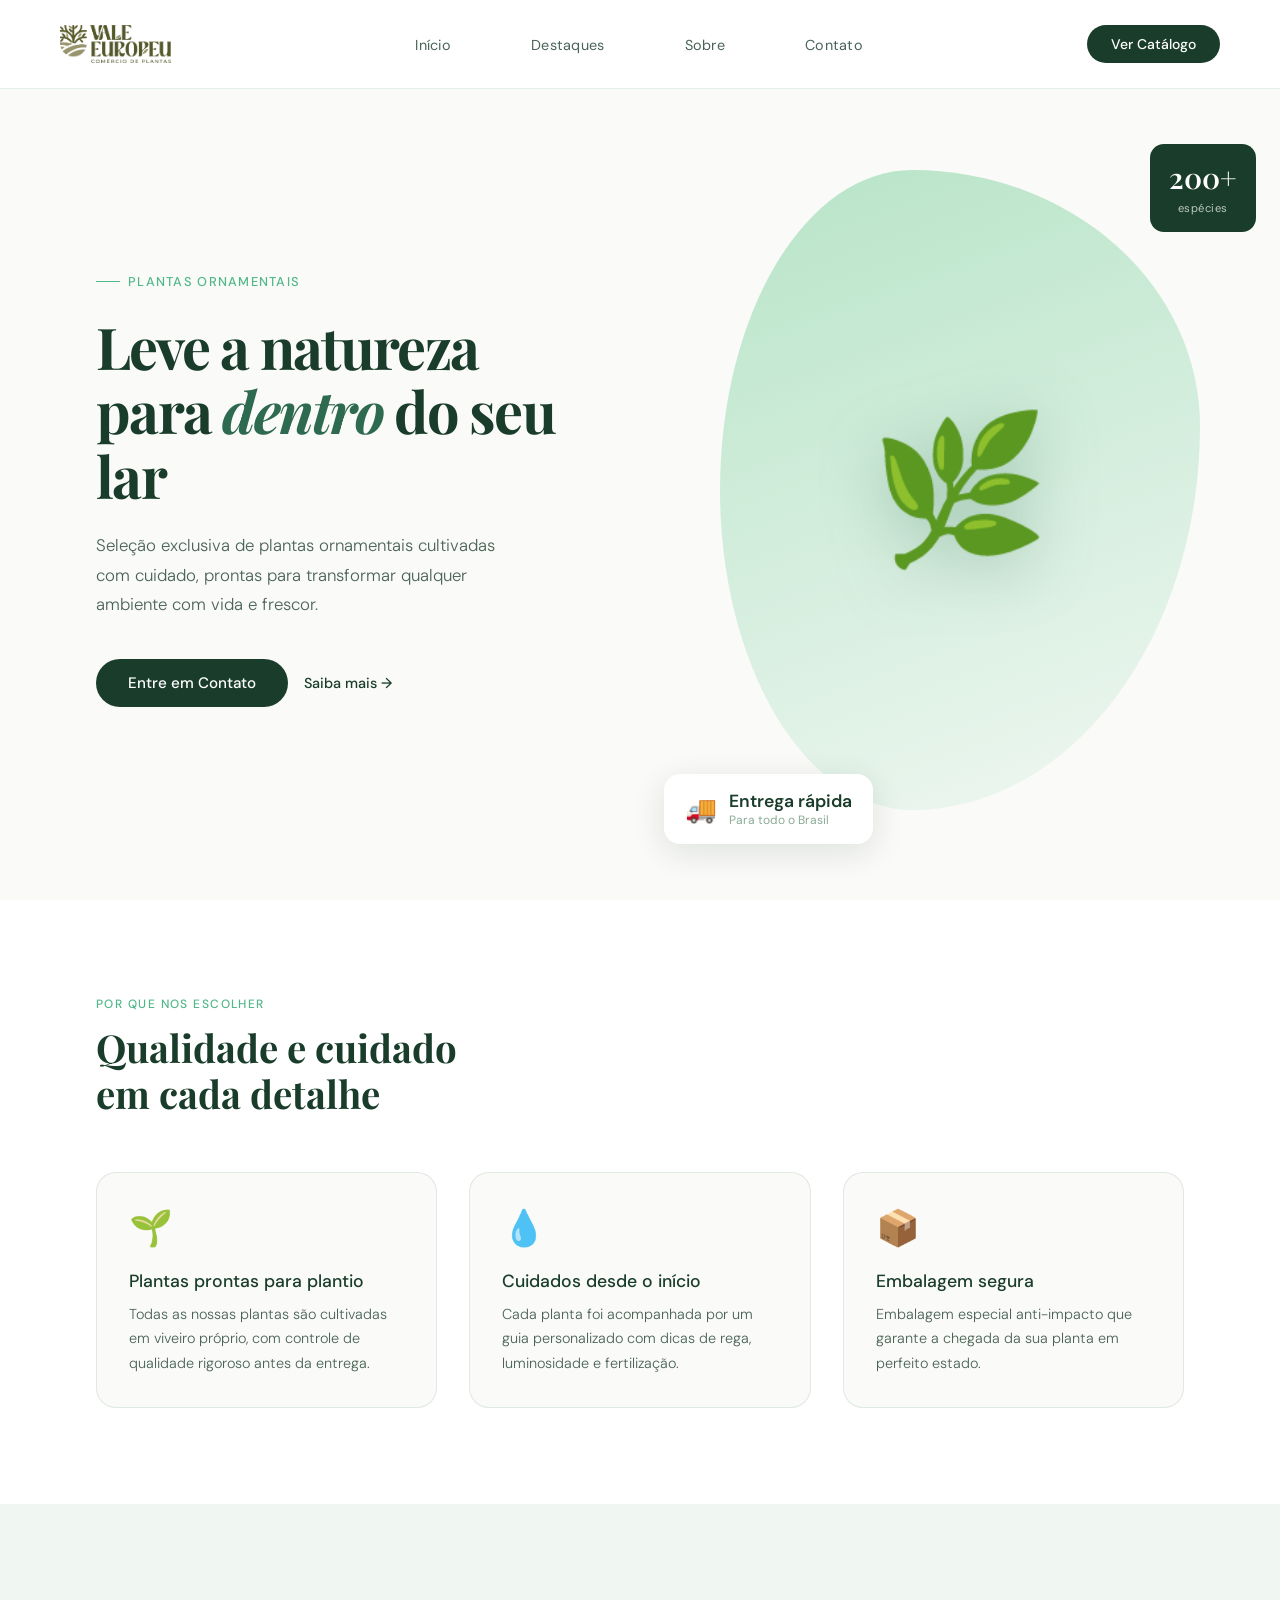
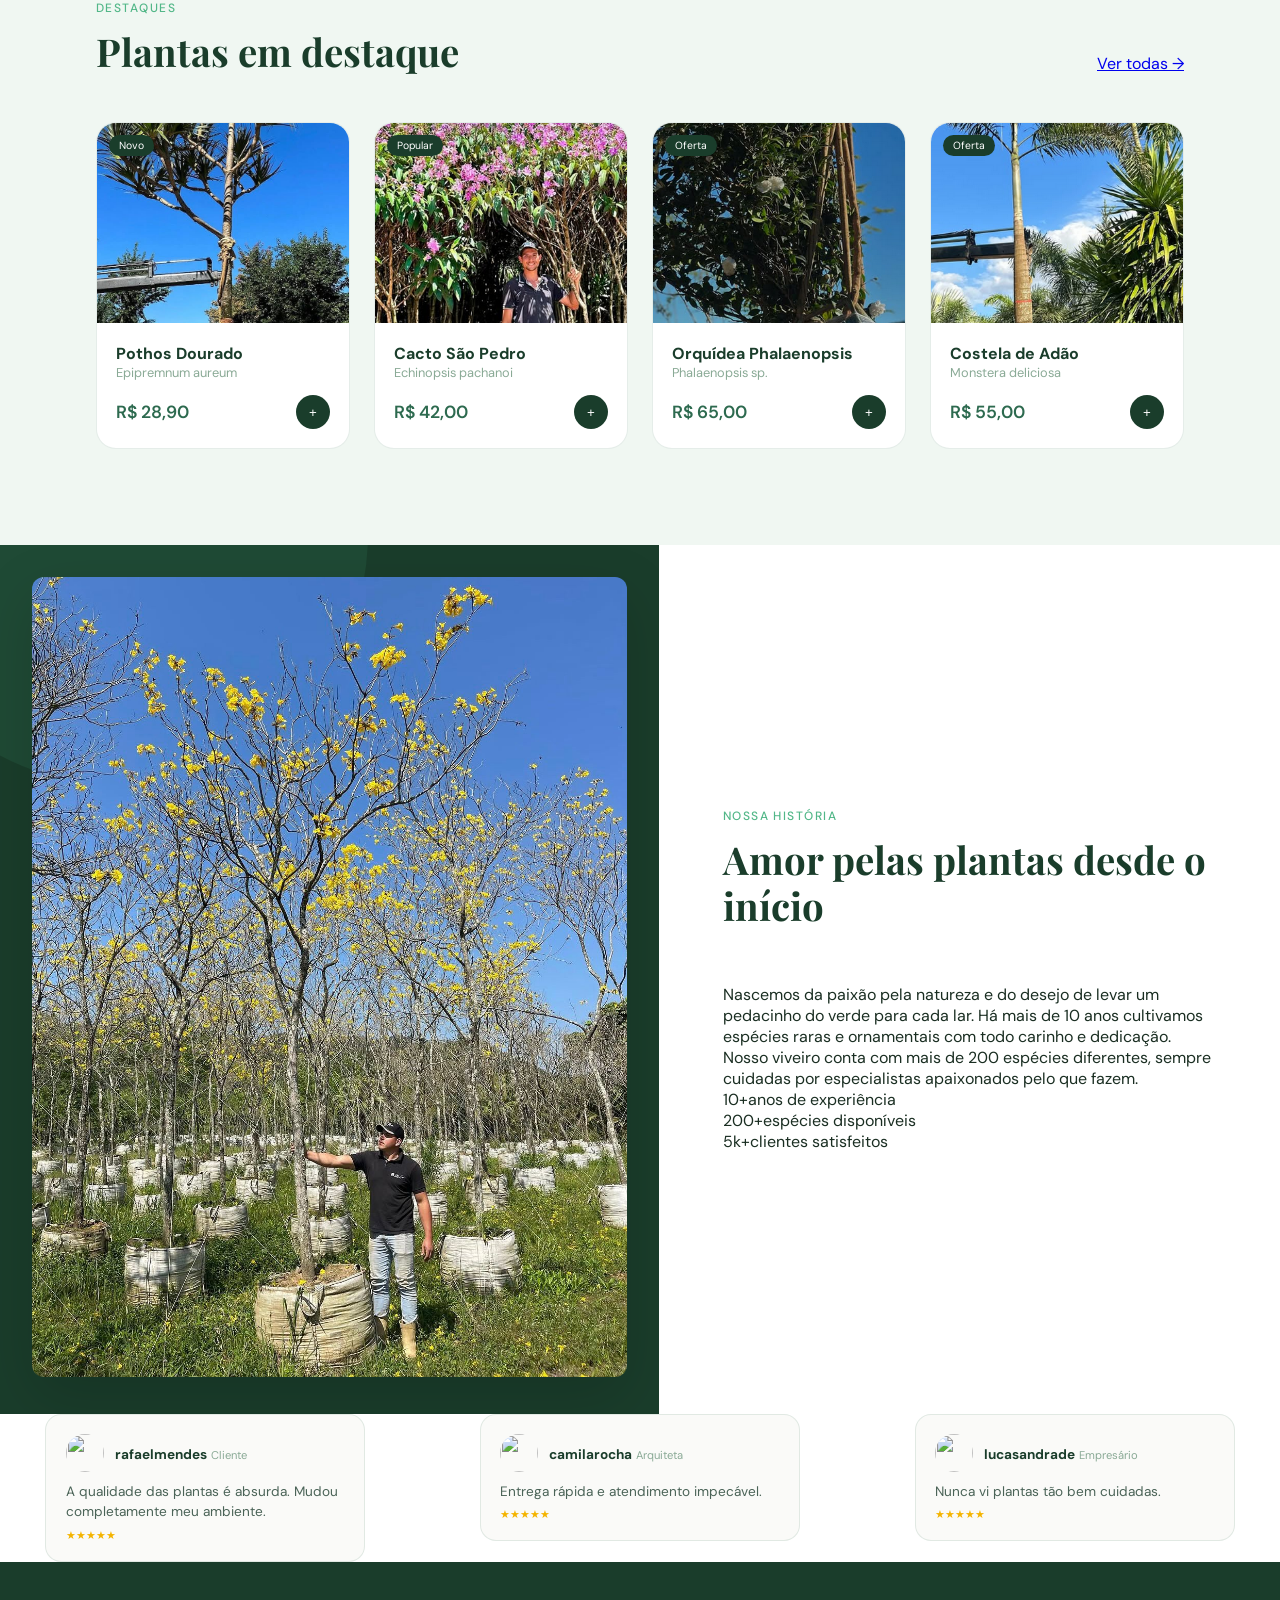
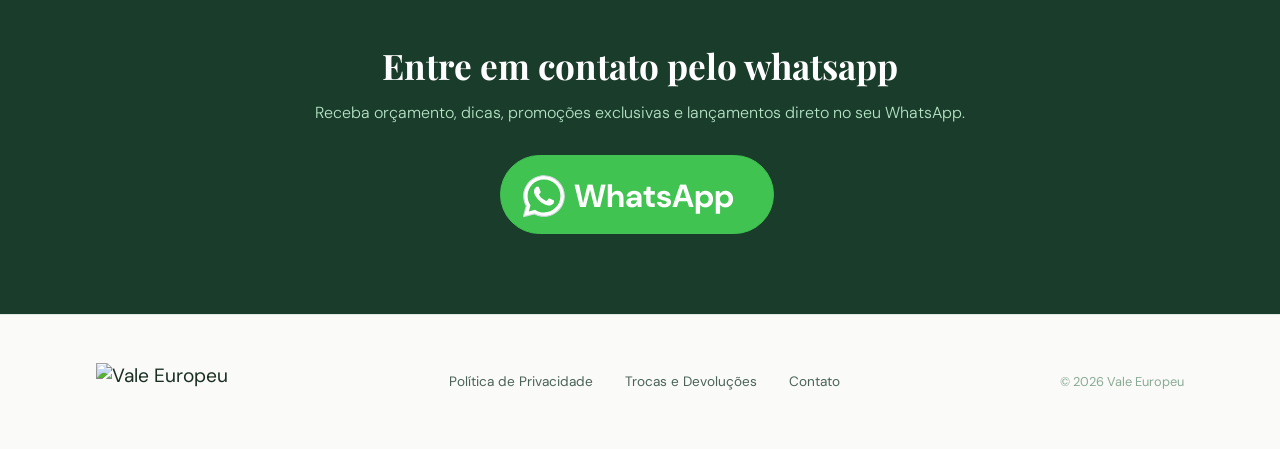
==== index.html @ 01c6ae94 "Primeira Versao" ====
<!DOCTYPE html>
<html lang="pt-BR">
<head>
<meta charset="UTF-8">
<meta name="viewport" content="width=device-width, initial-scale=1.0">
<title>Flora Verde - Plantas Ornamentais</title>
<link href="https://fonts.googleapis.com/css2?family=Playfair+Display:ital,wght@0,400;0,600;1,400&family=DM+Sans:wght@300;400;500&display=swap" rel="stylesheet">
<style>
*, *::before, *::after { margin: 0; padding: 0; box-sizing: border-box; }
  :root {
    --green-dark: #1a3d2b;
    --green-mid: #2d6a4f;
    --green-light: #52b788;
    --green-pale: #b7e4c7;
    --green-mist: #f0f7f2;
    --white: #ffffff;
    --off-white: #fafaf8;
    --text-dark: #1a2e22;
    --text-mid: #4a6357;
    --text-light: #8aaa96;
    --border: rgba(45, 106, 79, 0.12);
  }
  html { scroll-behavior: smooth; }
  body { font-family: 'DM Sans', sans-serif; background: var(--white); color: var(--text-dark); overflow-x: hidden; }

  /* NAV */
  nav {
    position: fixed; top: 0; left: 0; right: 0; z-index: 100;
    display: flex;
    align-items: center;
    justify-content: space-between;
    padding: 25px 60px;
    background: rgba(255,255,255,0.92);
    backdrop-filter: blur(12px);
    border-bottom: 1px solid var(--border);
  }
  .logo{
  display:flex;
  align-items:center;
}

.logo img{
  height:38px;
  width:auto;
  display:block;
}
  .logo span { color: var(--green-light); font-style: italic; }
  .nav-links { display: flex; gap: 80px; list-style: none; margin-left: 60px; }
  .nav-links a { text-decoration: none; 
    font-size: 0.9rem; 
    font-weight: 400; 
    color: var(--text-mid); 
    letter-spacing: 0.02em; 
    transition: color 0.2s; }
  .nav-links a:hover { color: var(--green-dark); }
  .nav-cta {
    margin-left: 40px;
    background: var(--green-dark); color: var(--white);
    padding: 0.6rem 1.5rem; border-radius: 50px; font-size: 0.875rem; font-weight: 500;
    text-decoration: none; transition: background 0.2s, transform 0.15s;
  }
  .nav-cta:hover { background: var(--green-mid); transform: translateY(-1px); }

  /* HERO */
  .hero {
    min-height: 100vh; display: grid; grid-template-columns: 1fr 1fr;
    padding-top: 80px; background: var(--off-white);
    position: relative; overflow: hidden;
  }
  .hero-left {
    display: flex; flex-direction: column; justify-content: center;
    padding: 5rem 3rem 5rem 6rem;
  }
  .hero-tag {
    display: inline-flex; align-items: center; gap: 0.5rem;
    font-size: 0.8rem; font-weight: 500; letter-spacing: 0.1em; text-transform: uppercase;
    color: var(--green-light); margin-bottom: 1.5rem;
  }
  .hero-tag::before { content: ''; width: 24px; height: 1px; background: var(--green-light); }
  .hero h1 {
    font-family: 'Playfair Display', serif;
    font-size: clamp(2.8rem, 4.5vw, 4.2rem);
    line-height: 1.12; letter-spacing: -0.03em;
    color: var(--green-dark); margin-bottom: 1.5rem;
  }
  .hero h1 em { font-style: italic; color: var(--green-mid); }
  .hero p { font-size: 1.05rem; color: var(--text-mid); line-height: 1.75; max-width: 420px; margin-bottom: 2.5rem; font-weight: 300; }
  .hero-actions { display: flex; gap: 1rem; align-items: center; }
  .btn-primary {
    background: var(--green-dark); color: var(--white);
    padding: 0.875rem 2rem; border-radius: 50px; font-size: 0.95rem; font-weight: 500;
    text-decoration: none; transition: all 0.2s; border: none; cursor: pointer;
  }
  .btn-primary:hover { background: var(--green-mid); transform: translateY(-2px); box-shadow: 0 8px 24px rgba(26,61,43,0.2); }
  .btn-ghost {
    color: var(--green-dark); font-size: 0.9rem; font-weight: 500;
    text-decoration: none; display: flex; align-items: center; gap: 0.4rem;
    transition: gap 0.2s;
  }
  .btn-ghost:hover { gap: 0.7rem; }
  .hero-right { position: relative; display: flex; align-items: center; justify-content: center; padding: 3rem; }
  .hero-img-wrap {
    width: 100%; max-width: 480px; aspect-ratio: 3/4;
    background: linear-gradient(160deg, var(--green-pale) 0%, var(--green-mist) 100%);
    border-radius: 40% 60% 60% 40% / 50% 40% 60% 50%;
    display: flex; align-items: center; justify-content: center;
    position: relative; overflow: hidden;
    animation: morph 8s ease-in-out infinite;
  }
  @keyframes morph {
    0%,100% { border-radius: 40% 60% 60% 40% / 50% 40% 60% 50%; }
    33% { border-radius: 60% 40% 40% 60% / 40% 60% 40% 60%; }
    66% { border-radius: 50% 50% 30% 70% / 60% 30% 70% 40%; }
  }
  .hero-plant-emoji { font-size: 9rem; filter: drop-shadow(0 12px 32px rgba(45,106,79,0.3)); animation: float 4s ease-in-out infinite; }
  @keyframes float { 0%,100% { transform: translateY(0); } 50% { transform: translateY(-16px); } }
  .hero-badge {
    position: absolute; bottom: 3.5rem; left: 1.5rem;
    background: var(--white); border-radius: 16px; padding: 1rem 1.3rem;
    box-shadow: 0 8px 32px rgba(26,61,43,0.12);
    display: flex; align-items: center; gap: 0.75rem;
  }
  .badge-icon { font-size: 1.6rem; }
  .badge-text div:first-child { font-size: 1.1rem; font-weight: 600; color: var(--green-dark); }
  .badge-text div:last-child { font-size: 0.75rem; color: var(--text-light); }
  .hero-stat {
    position: absolute; top: 4rem; right: 1.5rem;
    background: var(--green-dark); border-radius: 14px; padding: 0.9rem 1.2rem;
    color: var(--white); text-align: center;
  }
  .stat-num { font-family: 'Playfair Display', serif; font-size: 1.8rem; font-weight: 600; display: block; }
  .stat-label { font-size: 0.7rem; opacity: 0.7; letter-spacing: 0.05em; }

  /* FEATURES */
  .features { padding: 6rem 6rem; background: var(--white); }
  .section-tag { font-size: 0.75rem; font-weight: 500; letter-spacing: 0.12em; text-transform: uppercase; color: var(--green-light); margin-bottom: 0.75rem; }
  .section-title { font-family: 'Playfair Display', serif; font-size: clamp(1.8rem, 3vw, 2.6rem); color: var(--green-dark); margin-bottom: 3.5rem; line-height: 1.2; }
  .features-grid { display: grid; grid-template-columns: repeat(3, 1fr); gap: 2rem; }
  .feature-card {
    padding: 2rem; border-radius: 20px; border: 1px solid var(--border);
    background: var(--off-white); transition: all 0.3s; cursor: default;
  }
  .feature-card:hover { transform: translateY(-6px); box-shadow: 0 20px 60px rgba(26,61,43,0.1); border-color: var(--green-pale); }
  .feature-icon { font-size: 2.2rem; margin-bottom: 1.2rem; }
  .feature-card h3 { font-size: 1.1rem; font-weight: 500; color: var(--green-dark); margin-bottom: 0.6rem; }
  .feature-card p { font-size: 0.9rem; color: var(--text-mid); line-height: 1.7; font-weight: 300; }

  /* =========================
   CATALOGO
========================= */

.catalogue {
  padding: 6rem;
  background: var(--green-mist);
}

.catalogue-header {
  display: flex;
  justify-content: space-between;
  align-items: flex-end;
  margin-bottom: 3rem;
}

/* 🔧 GRID DOS PRODUTOS */
.plants-grid {
  display: grid;
  grid-template-columns: repeat(4, 1fr);

  /* 🔧 AJUSTE ESPAÇAMENTO ENTRE CARDS */
  gap: 1.5rem;
}

/* =========================
   CARD
========================= */

.plant-card {
  background: var(--white);
  border-radius: 20px;
  overflow: hidden;
  border: 1px solid var(--border);
  transition: all 0.3s ease;
  cursor: pointer;
}

/* 🔥 HOVER PROFISSIONAL */
.plant-card:hover {
  transform: translateY(-8px);
  box-shadow: 0 24px 64px rgba(26,61,43,0.12);
}

/* =========================
   IMAGEM (AQUI FOI AJUSTADO)
========================= */

.plant-img {
  height: 200px; /* 🔧 ALTURA DO QUADRADO */
  display: flex;
  align-items: center;
  justify-content: center;
  background: var(--green-mist);
  position: relative;
  overflow: hidden;
}

/* 🔥 AQUI FOI O PRINCIPAL AJUSTE DO "ZOOM" */
.plant-img img {
  width: 50%;
  height: 50%;

  /* 👇 evita imagem cortada / zoom exagerado */
  object-fit: contain;

  /* 👇 controla o tamanho visual da imagem */
  transform: scale(5.85);

  transition: transform 0.4s ease;
}

/* 🔥 HOVER DA IMAGEM (efeito premium) */
.plant-card:hover .plant-img img {
  transform: scale(2.7);
}

/* =========================
   BADGE
========================= */

.plant-badge {
  position: absolute;
  top: 12px;
  left: 12px;
  background: var(--green-dark);
  color: var(--white);
  font-size: 0.65rem;
  padding: 4px 10px;
  border-radius: 50px;
}

/* =========================
   TEXTO
========================= */

.plant-info {
  padding: 1.2rem;
}

.plant-info h4 {
  font-size: 1rem;
  color: var(--green-dark);
}

.plant-sub {
  font-size: 0.8rem;
  color: var(--text-light);
  margin-bottom: 0.9rem;
}

/* =========================
   FOOTER DO CARD
========================= */

.plant-footer {
  display: flex;
  justify-content: space-between;
  align-items: center;
}

.plant-price {
  font-size: 1.1rem;
  font-weight: 600;
  color: var(--green-mid);
}

/* BOTÃO */
.add-btn {
  width: 34px;
  height: 34px;
  border-radius: 50%;
  background: var(--green-dark);
  color: white;
  border: none;
  cursor: pointer;
  transition: 0.3s;
}

/* 🔥 HOVER COM ROTAÇÃO */
.add-btn:hover {
  background: var(--green-mid);
  transform: rotate(90deg);
}

/* =========================
   TESTIMONIALS (NOVO)
========================= */

.testimonials {
  padding: 4rem 6rem;
  background: var(--white);
  text-align: center;
}

/* GRID ARRUMADO (BUG CORRIGIDO AQUI) */
.testimonials-grid {
  display: grid;
  grid-template-columns: repeat(3, 1fr);

  /* 🔧 espaçamento menor */
  gap: 1.5rem;

  /* 🔥 impede quebrar layout */
  align-items: start;
}

/* CARD ESTILO INSTAGRAM */
.testimonial-card {
  background: var(--off-white);
  padding: 1.2rem;
  border-radius: 16px;
  border: 1px solid var(--border);

  text-align: left;

  /* 🔥 tamanho mais compacto */
  max-width: 320px;
  width: 100%;

  transition: 0.25s;
}

/* CENTRALIZA OS CARDS */
.testimonials-grid > * {
  justify-self: center;
}

/* HOVER SUAVE */
.testimonial-card:hover {
  transform: translateY(-4px);
  box-shadow: 0 12px 30px rgba(0,0,0,0.08);
}

/* TOPO (FOTO + NOME) */
.testimonial-user {
  display: flex;
  align-items: center;
  gap: 0.7rem;

  margin-bottom: 0.6rem;
}

/* FOTO */
.testimonial-user img {
  width: 38px;
  height: 38px;
  border-radius: 50%;
  object-fit: cover;
}

/* NOME */
.testimonial-user strong {
  font-size: 0.85rem;
  color: var(--green-dark);
}

/* PROFISSÃO */
.testimonial-user span {
  font-size: 0.7rem;
  color: var(--text-light);
}

/* TEXTO (ESTILO COMENTÁRIO) */
.testimonial-text {
  font-size: 0.85rem;
  color: var(--text-mid);
  line-height: 1.5;
}

/* ESTRELAS */
.stars {
  font-size: 0.7rem;
  color: #f4b400;
  margin-top: 0.3rem;
}

  /* ABOUT */
  /* CONTAINER */
.about {
  display: grid;
  grid-template-columns: 3.5fr 3.3fr;
  min-height: 400px; /* 🔧 AJUSTE 1 */
}

/* LADO DA IMAGEM */
.about-visual {
  background: var(--green-dark);
  display: flex;
  align-items: center;
  justify-content: center;
  padding: 2rem; /* 🔧 AJUSTE 2 */
  position: relative;
  overflow: hidden;
}

/* 🔥 IMAGEM (AGORA FUNCIONA) */
.about-visual img{
  height: 800px; /* 🔧 AJUSTE 3 (altura da imagem) */
  width: auto;
  max-width: 100%;
  object-fit: cover;
  border-radius: 12px; /* opcional (visual mais bonito) */
  box-shadow: 0 20px 60px rgba(0,0,0,0.15);
  opacity: 0;
  transform: translateY(60px) scale(0.95);
  transition: all 0.8s cubic-bezier(0.23,1,0.32,1);
}
.about-visual img.visible {
  opacity: 1;
  transform: translateY(0) scale(1);
}

/* EFEITO FUNDO */
.about-visual::before {
  content: '';
  position: absolute;
  top: -30%;
  left: -20%;
  width: 500px;
  height: 500px;
  border-radius: 50%;
  background: rgba(82,183,136,0.1);
}

/* TEXTO */
.about-text {
  padding: 5rem 4rem;
  background: var(--white);
  display: flex;
  flex-direction: column;
  justify-content: center;
}
  /* NEWSLETTER */
  .newsletter { padding: 5rem 6rem; background: var(--green-dark); text-align: center; }
  .newsletter h2 { font-family: 'Playfair Display', serif; font-size: 2.2rem; color: var(--white); margin-bottom: 0.8rem; }
  .newsletter p { color: var(--green-pale); font-size: 1rem; margin-bottom: 2rem; font-weight: 300; }
  .newsletter-form { display: flex; gap: 0.8rem; max-width: 440px; margin: 0 auto; }
  .newsletter-form input {
    flex: 1; padding: 0.875rem 1.2rem; border-radius: 50px;
    border: 1px solid rgba(255,255,255,0.15); background: rgba(255,255,255,0.08);
    color: var(--white); font-size: 0.9rem; font-family: 'DM Sans', sans-serif; outline: none;
    transition: border 0.2s;
  }
  .newsletter-form input::placeholder { color: rgba(255,255,255,0.4); }
  .newsletter-form input:focus { border-color: var(--green-light); }
  .botao-Whatsapp {

  display: inline-block;
  position: relative;
  overflow: hidden;
  z-index: 1;
  text-decoration: none;
  color: #ffffff;
  font-size: 32px;
  margin-left: 80px;
  padding: 0.6em 1.2em 0.5em 1.2em;
  border-radius: 50px;
  background: #40c351;
  border: 1px solid #40c351;
  transition: all 0.2s ease-in;

}

.botao-Whatsapp span { 

  position: relative;
  margin-left: 35px;
  font-weight: bold; 

}

.botao-Whatsapp > svg {
  
  height: 50px;
  margin-left: -20px;
  position: absolute;
  padding: 0px;
  margin-top: -4px;

}

.botao-Whatsapp:active {
  color: #666;
  box-shadow: inset 4px 4px 12px #c5c5c5,
             inset -4px -4px 12px #ffffff;
}

.botao-Whatsapp:before {
  content: "";
  position: absolute;
  left: 50%;
  transform: translateX(-50%) scaleY(1) scaleX(1.25);
  top: 100%;
  width: 140%;
  height: 180%;
  background-color: rgba(0, 0, 0, 0.05);
  border-radius: 50%;
  display: block;
  transition: all 0.5s 0.1s cubic-bezier(0.55, 0, 0.1, 1);
  z-index: -1;
}

.botao-Whatsapp:after {
  content: "";
  position: absolute;
  left: 55%;
  transform: translateX(-50%) scaleY(1) scaleX(1.45);
  top: 180%;
  width: 160%;
  height: 190%;
  background-color: #40c351;
  border-radius: 50%;
  display: block;
  transition: all 0.5s 0.1s cubic-bezier(0.55, 0, 0.1, 1);
  z-index: -1;
}

.botao-Whatsapp:hover {
  color: #40c351;
  border: 1px solid #2e2e2e;
}

.botao-Whatsapp:hover:before {
  top: -35%;
  background-color: #40c351;
  transform: translateX(-50%) scaleY(1.3) scaleX(0.8);
}

.botao-Whatsapp:hover:after {
  top: -45%;
  background-color: #2e2e2e;
  transform: translateX(-50%) scaleY(1.3) scaleX(0.8);
}

  /* FOOTER */
  footer {
    background: var(--off-white); padding: 3rem 6rem;
    display: flex; align-items: center; justify-content: space-between;
    border-top: 1px solid var(--border);
  }
  footer .logo { font-size: 1.2rem; }
  .footer-links { display: flex; gap: 2rem; }
  .footer-links a { font-size: 0.85rem; color: var(--text-mid); text-decoration: none; }
  footer .copy { font-size: 0.8rem; color: var(--text-light); }

  /* SCROLL REVEAL */
  .reveal { opacity: 0; transform: translateY(30px); transition: opacity 0.7s ease, transform 0.7s ease; }
  .reveal.visible { opacity: 1; transform: translateY(0); }
  </style>
</head>
<section>

<nav>
  <div class="logo">
    <img src="Imagens/HORIZONTAL SECUNDÁRIA.png" alt="Vale Europeu">
  </div>
  <ul class="nav-links">
    <li><a href="#hero">Início</a></li>
    <li><a href="#catalogue">Destaques</a></li>
    <li><a href="#about">Sobre</a></li>
    <li><a href="#newsletter">Contato</a></li>
  </ul>
  <a href="https://www.instagram.com/valeeuropeuplantas/" class="nav-cta">Ver Catálogo</a>
</nav>

<!-- HERO -->
<section class="hero" id="hero">
  <div class="hero-left">
    <span class="hero-tag">Plantas Ornamentais</span>
    <h1>Leve a natureza para <em>dentro</em> do seu lar</h1>
    <p>Seleção exclusiva de plantas ornamentais cultivadas com cuidado, prontas para transformar qualquer ambiente com vida e frescor.</p>
    <div class="hero-actions">
      <a href="https://wa.me/5555555555555" class="btn-primary">Entre em Contato</a>
      <a href="#" class="btn-ghost">Saiba mais →</a>
    </div>
  </div>
  <div class="hero-right">
    <div class="hero-img-wrap">
      <div class="hero-plant-emoji">🌿</div>
    </div>
    <div class="hero-badge">
      <div class="badge-icon">🚚</div>
      <div class="badge-text">
        <div>Entrega rápida</div>
        <div>Para todo o Brasil</div>
      </div>
    </div>
    <div class="hero-stat">
      <span class="stat-num">200+</span>
      <span class="stat-label">espécies</span>
    </div>
  </div>
</section>

<!-- FEATURES -->
<section class="features">
  <p class="section-tag reveal">Por que nos escolher</p>
  <h2 class="section-title reveal">Qualidade e cuidado<br>em cada detalhe</h2>
  <div class="features-grid">
    <div class="feature-card reveal">
      <div class="feature-icon">🌱</div>
      <h3>Plantas prontas para plantio</h3>
      <p>Todas as nossas plantas são cultivadas em viveiro próprio, com controle de qualidade rigoroso antes da entrega.</p>
    </div>
    <div class="feature-card reveal">
      <div class="feature-icon">💧</div>
      <h3>Cuidados desde o início</h3>
      <p>Cada planta foi acompanhada por um guia personalizado com dicas de rega, luminosidade e fertilização.</p>
    </div>
    <div class="feature-card reveal">
      <div class="feature-icon">📦</div>
      <h3>Embalagem segura</h3>
      <p>Embalagem especial anti-impacto que garante a chegada da sua planta em perfeito estado.</p>
    </div>
  </div>
</section>

<!-- CATALOGUE -->
<section class="catalogue" id="catalogue">
  <div class="catalogue-header reveal">
    <div>
      <p class="section-tag">Destaques</p>
      <h2 class="section-title" style="margin-bottom:0">Plantas em destaque</h2>
    </div>
    <a href="#">Ver todas →</a>
  </div>
  <div class="plants-grid">
    <div class="plant-card reveal">
      <div class="plant-img"><source><img src="Imagens/WhatsApp Image 2026-04-29 at 14.34.29 (1).jpeg" alt=""><span class="plant-badge">Novo</span></div>
      <div class="plant-info">
        <h4>Pothos Dourado</h4>
        <div class="plant-sub">Epipremnum aureum</div>
        <div class="plant-footer">
          <span class="plant-price">R$ 28,90</span>
          <button class="add-btn">+</button>
        </div>
      </div>
    </div>
    <div class="plant-card reveal">
      <div class="plant-img"><source><img src="Imagens/Captura de tela 2026-05-05 085920.png" alt=""><span class="plant-badge">Popular</span></div>
      <div class="plant-info">
        <h4>Cacto São Pedro</h4>
        <div class="plant-sub">Echinopsis pachanoi</div>
        <div class="plant-footer">
          <span class="plant-price">R$ 42,00</span>
          <button class="add-btn">+</button>
        </div>
      </div>
    </div>
    <div class="plant-card reveal">
      <div class="plant-img"><source><img src="Imagens/Captura de tela 2026-05-05 090021.png" alt=""><span class="plant-badge">Oferta</span></div>
      <div class="plant-info">
        <h4>Orquídea Phalaenopsis</h4>
        <div class="plant-sub">Phalaenopsis sp.</div>
        <div class="plant-footer">
          <span class="plant-price">R$ 65,00</span>
          <button class="add-btn">+</button>
        </div>
      </div>
    </div>
    <div class="plant-card reveal">
      <div class="plant-img"><source><img src="Imagens/Captura de tela 2026-05-05 091441.png" alt=""><span class="plant-badge">Oferta</span></div>
      <div class="plant-info">
        <h4>Costela de Adão</h4>
        <div class="plant-sub">Monstera deliciosa</div>
        <div class="plant-footer">
          <span class="plant-price">R$ 55,00</span>
          <button class="add-btn">+</button>
        </div>
      </div>
    </div>
  </div>
</section>

<!-- ABOUT -->
<section class="about" id="about">
  <div class="about-visual">
    <div class="big-plant"><img src="Imagens/WhatsApp Image 2026-04-29 at 14.34.29.jpeg" alt=""></div>
  </div>
  <div class="about-text">
    <p class="section-tag reveal">Nossa história</p>
    <h2 class="section-title reveal">Amor pelas plantas desde o início</h2>
    <p class="reveal">Nascemos da paixão pela natureza e do desejo de levar um pedacinho do verde para cada lar. Há mais de 10 anos cultivamos espécies raras e ornamentais com todo carinho e dedicação.</p>
    <p class="reveal">Nosso viveiro conta com mais de 200 espécies diferentes, sempre cuidadas por especialistas apaixonados pelo que fazem.</p>
    <div class="about-stats reveal">
      <div class="about-stat"><span class="num">10+</span><span class="lbl">anos de experiência</span></div>
      <div class="about-stat"><span class="num">200+</span><span class="lbl">espécies disponíveis</span></div>
      <div class="about-stat"><span class="num">5k+</span><span class="lbl">clientes satisfeitos</span></div>
    </div>
  </div>
</section>

<section>
<div class="testimonials-grid">

  <div class="testimonial-card">
    <div class="testimonial-user">
      <img src="https://randomuser.me/api/portraits/men/32.jpg">
      <div>
        <strong>rafaelmendes</strong>
        <span>Cliente</span>
      </div>
    </div>

    <p class="testimonial-text">
      A qualidade das plantas é absurda. Mudou completamente meu ambiente.
    </p>

    <div class="stars">★★★★★</div>
  </div>

  <div class="testimonial-card">
    <div class="testimonial-user">
      <img src="https://randomuser.me/api/portraits/women/44.jpg">
      <div>
        <strong>camilarocha</strong>
        <span>Arquiteta</span>
      </div>
    </div>

    <p class="testimonial-text">
      Entrega rápida e atendimento impecável.
    </p>

    <div class="stars">★★★★★</div>
  </div>

  <div class="testimonial-card">
    <div class="testimonial-user">
      <img src="https://randomuser.me/api/portraits/men/55.jpg">
      <div>
        <strong>lucasandrade</strong>
        <span>Empresário</span>
      </div>
    </div>

    <p class="testimonial-text">
      Nunca vi plantas tão bem cuidadas.
    </p>

    <div class="stars">★★★★★</div>
  </div>

</div>
</section>


<!-- NEWSLETTER -->
<section class="newsletter" id="newsletter">
  <h2 class="reveal">Entre em contato pelo whatsapp</h2>
  <p class="reveal">Receba orçamento, dicas, promoções exclusivas e lançamentos direto no seu WhatsApp.</p>
  <div class="newsletter-form reveal">
      <a href="https://wa.me/5555555555555" class="botao-Whatsapp">
                    
        <svg viewBox="0 0 48 48" y="0px" x="0px" xmlns="http://www.w3.org/2000/svg">
            <path d="M4.868,43.303l2.694-9.835C5.9,30.59,5.026,27.324,5.027,23.979C5.032,13.514,13.548,5,24.014,5c5.079,0.002,9.845,1.979,13.43,5.566c3.584,3.588,5.558,8.356,5.556,13.428c-0.004,10.465-8.522,18.98-18.986,18.98c-0.001,0,0,0,0,0h-0.008c-3.177-0.001-6.3-0.798-9.073-2.311L4.868,43.303z" fill="#fff"></path><path d="M4.868,43.803c-0.132,0-0.26-0.052-0.355-0.148c-0.125-0.127-0.174-0.312-0.127-0.483l2.639-9.636c-1.636-2.906-2.499-6.206-2.497-9.556C4.532,13.238,13.273,4.5,24.014,4.5c5.21,0.002,10.105,2.031,13.784,5.713c3.679,3.683,5.704,8.577,5.702,13.781c-0.004,10.741-8.746,19.48-19.486,19.48c-3.189-0.001-6.344-0.788-9.144-2.277l-9.875,2.589C4.953,43.798,4.911,43.803,4.868,43.803z" fill="#fff"></path><path d="M24.014,5c5.079,0.002,9.845,1.979,13.43,5.566c3.584,3.588,5.558,8.356,5.556,13.428c-0.004,10.465-8.522,18.98-18.986,18.98h-0.008c-3.177-0.001-6.3-0.798-9.073-2.311L4.868,43.303l2.694-9.835C5.9,30.59,5.026,27.324,5.027,23.979C5.032,13.514,13.548,5,24.014,5 M24.014,42.974C24.014,42.974,24.014,42.974,24.014,42.974C24.014,42.974,24.014,42.974,24.014,42.974 M24.014,42.974C24.014,42.974,24.014,42.974,24.014,42.974C24.014,42.974,24.014,42.974,24.014,42.974 M24.014,4C24.014,4,24.014,4,24.014,4C12.998,4,4.032,12.962,4.027,23.979c-0.001,3.367,0.849,6.685,2.461,9.622l-2.585,9.439c-0.094,0.345,0.002,0.713,0.254,0.967c0.19,0.192,0.447,0.297,0.711,0.297c0.085,0,0.17-0.011,0.254-0.033l9.687-2.54c2.828,1.468,5.998,2.243,9.197,2.244c11.024,0,19.99-8.963,19.995-19.98c0.002-5.339-2.075-10.359-5.848-14.135C34.378,6.083,29.357,4.002,24.014,4L24.014,4z" fill="#cfd8dc"></path><path d="M35.176,12.832c-2.98-2.982-6.941-4.625-11.157-4.626c-8.704,0-15.783,7.076-15.787,15.774c-0.001,2.981,0.833,5.883,2.413,8.396l0.376,0.597l-1.595,5.821l5.973-1.566l0.577,0.342c2.422,1.438,5.2,2.198,8.032,2.199h0.006c8.698,0,15.777-7.077,15.78-15.776C39.795,19.778,38.156,15.814,35.176,12.832z" fill="#40c351"></path><path clip-rule="evenodd" d="M19.268,16.045c-0.355-0.79-0.729-0.806-1.068-0.82c-0.277-0.012-0.593-0.011-0.909-0.011c-0.316,0-0.83,0.119-1.265,0.594c-0.435,0.475-1.661,1.622-1.661,3.956c0,2.334,1.7,4.59,1.937,4.906c0.237,0.316,3.282,5.259,8.104,7.161c4.007,1.58,4.823,1.266,5.693,1.187c0.87-0.079,2.807-1.147,3.202-2.255c0.395-1.108,0.395-2.057,0.277-2.255c-0.119-0.198-0.435-0.316-0.909-0.554s-2.807-1.385-3.242-1.543c-0.435-0.158-0.751-0.237-1.068,0.238c-0.316,0.474-1.225,1.543-1.502,1.859c-0.277,0.317-0.554,0.357-1.028,0.119c-0.474-0.238-2.002-0.738-3.815-2.354c-1.41-1.257-2.362-2.81-2.639-3.285c-0.277-0.474-0.03-0.731,0.208-0.968c0.213-0.213,0.474-0.554,0.712-0.831c0.237-0.277,0.316-0.475,0.474-0.791c0.158-0.317,0.079-0.594-0.04-0.831C20.612,19.329,19.69,16.983,19.268,16.045z" fill-rule="evenodd" fill="#fff"></path>
        </svg>

        <span>WhatsApp</span>

    </a>
  </div>
</section>

<!-- FOOTER -->
<footer>
  <div class="logo">
    <img src="HORIZONTAL SECUNDÁRIA.png" alt="Vale Europeu">
  </div>
  <div class="footer-links">
    <a href="#">Política de Privacidade</a>
    <a href="#">Trocas e Devoluções</a>
    <a href="#">Contato</a>
  </div>
  <span class="copy">© 2026 Vale Europeu</span>
</footer>

</body>
<script>
const obs = new IntersectionObserver((entries) => {
    entries.forEach((e, i) => {
      if (e.isIntersecting) {
        setTimeout(() => e.target.classList.add('visible'), i * 80);
        obs.unobserve(e.target);
      }
    });
  }, { threshold: 0.15 });
  document.querySelectorAll('.reveal').forEach(el => obs.observe(el));

  document.querySelectorAll('.add-btn').forEach(btn => {
    btn.addEventListener('click', function() {
      this.textContent = '✓';
      this.style.background = '#52b788';
      setTimeout(() => { this.textContent = '+'; this.style.background = ''; }, 1200);
    });
  });

  const aboutImage = document.querySelector('.about-visual img');

const observer = new IntersectionObserver(entries => {
  entries.forEach(entry => {
    if(entry.isIntersecting){
      aboutImage.classList.add('visible');
    }
  });
}, { threshold: 0.3 });

observer.observe(aboutImage);
</script>
</html>
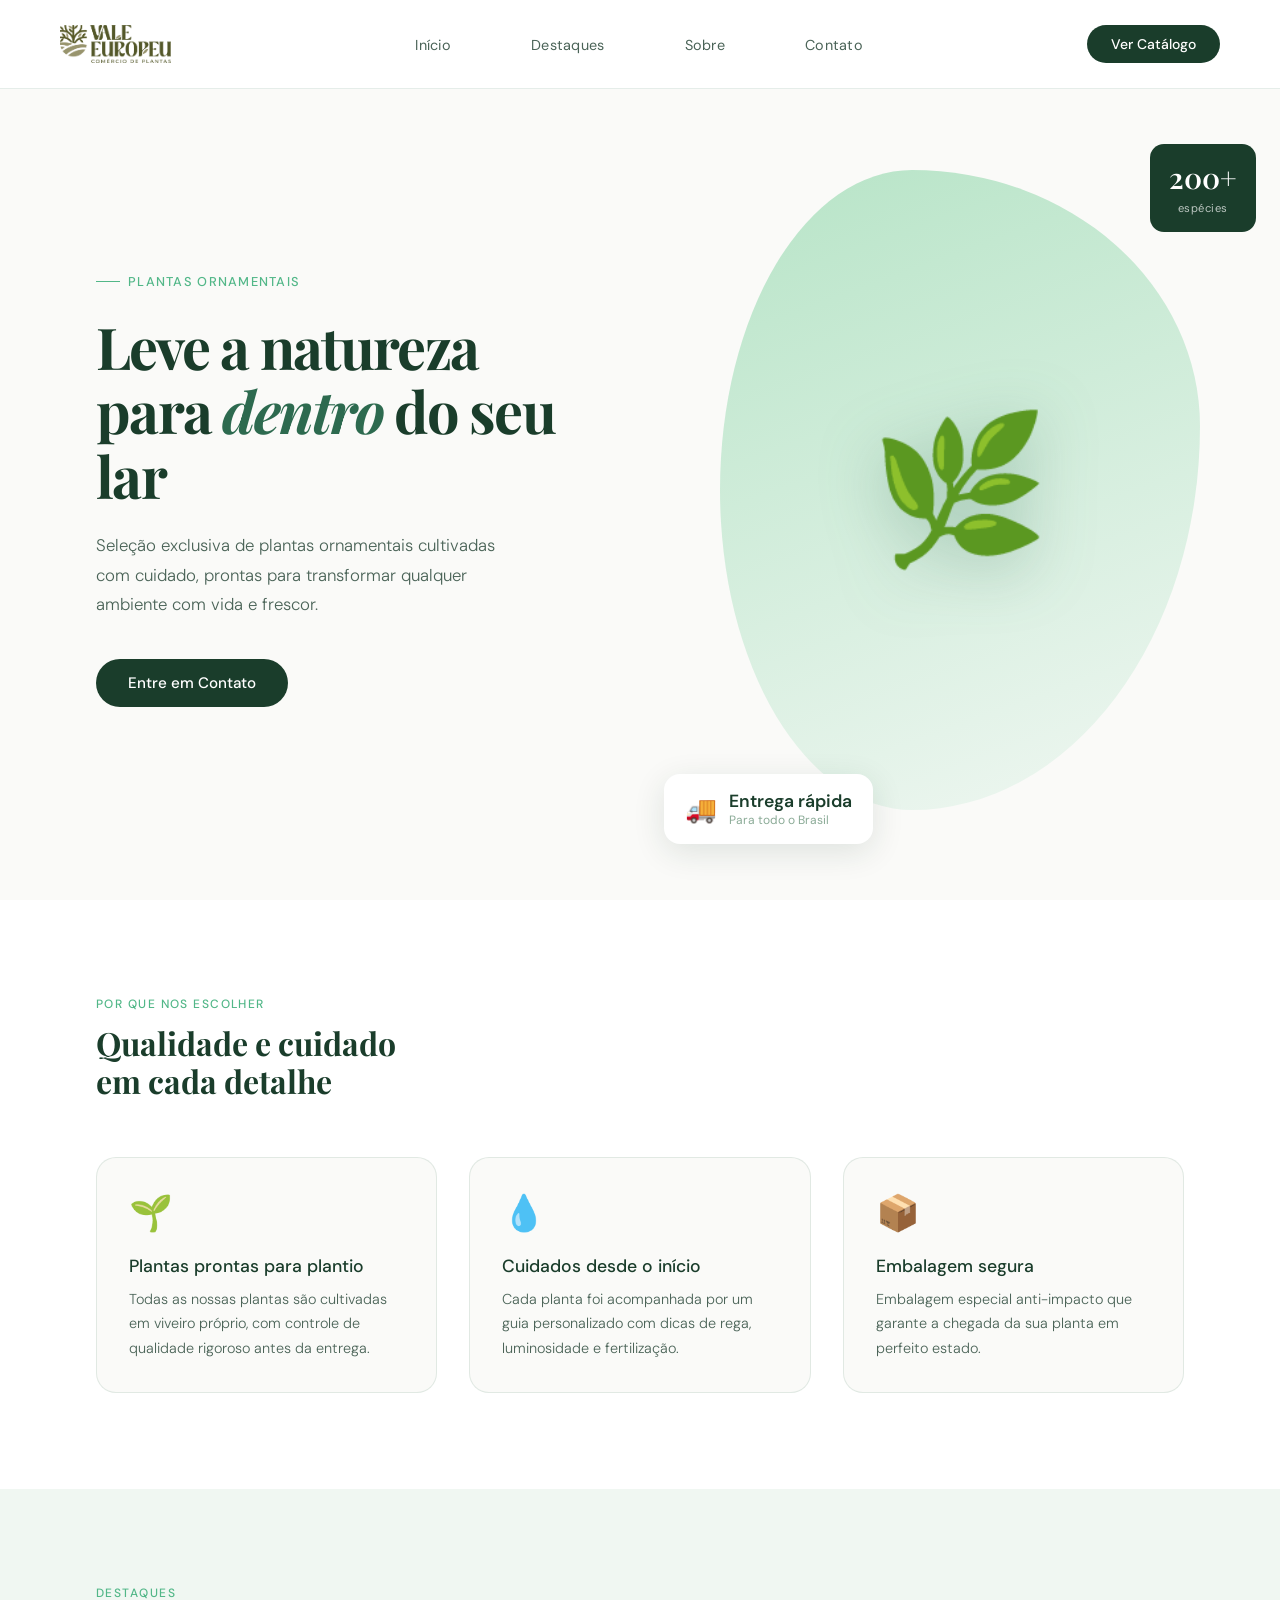
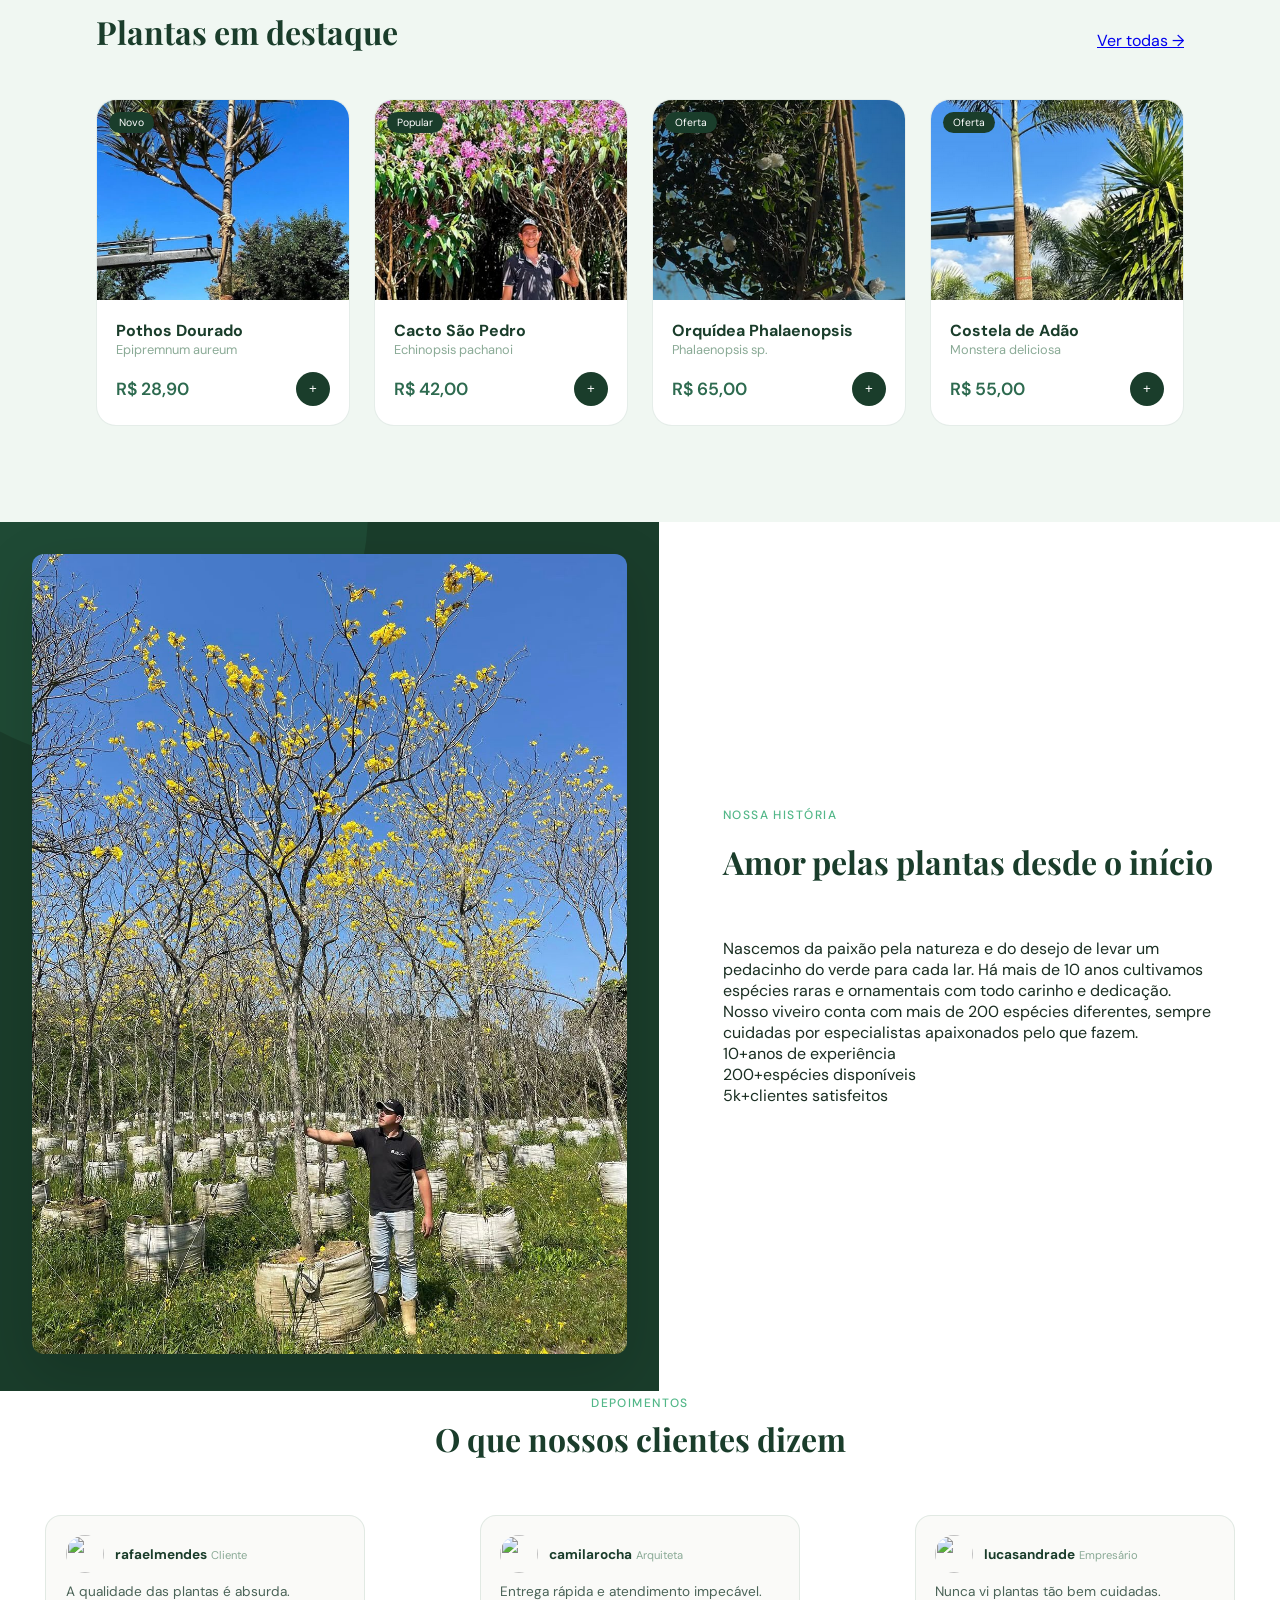
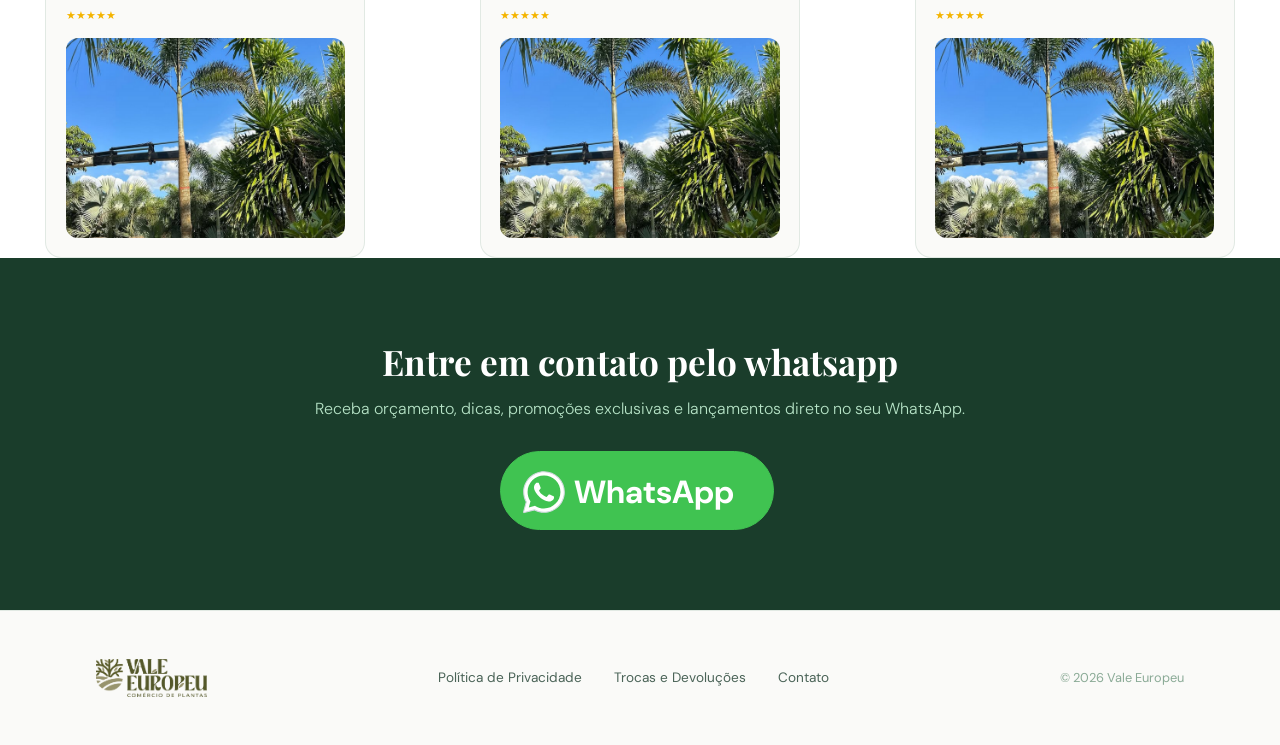
==== commit 9e84e8d2: "Primeira Versão Teste OK" ====
--- a/index.html
+++ b/index.html
@@ -300,6 +300,47 @@
   text-align: center;
 }
 
+/* HEADER DOS DEPOIMENTOS */
+.testimonials-header {
+  text-align: center;
+  margin-bottom: 2.5rem; /* 🔧 ajusta distância dos cards */
+}
+
+/* já deve existir, mas garantindo consistência */
+.section-tag {
+  font-size: 0.75rem;
+  letter-spacing: 0.12em;
+  text-transform: uppercase;
+  color: var(--green-light);
+}
+
+.section-title {
+  font-family: 'Playfair Display', serif;
+  font-size: 2rem;
+  color: var(--green-dark);
+  margin-top: 0.5rem;
+}
+/* CONTAINER DO POST */
+.testimonial-post {
+  margin-top: 1rem;
+  border-radius: 12px;
+  overflow: hidden;
+}
+
+/* IMAGEM */
+.testimonial-post img {
+  width: 100%;
+  height: 200px; /* 🔧 AJUSTE AQUI */
+  object-fit: cover; /* 🔧 corta igual Instagram */
+  display: block;
+  transition: transform 0.4s ease;
+}
+
+/* EFEITO HOVER (opcional, fica premium) */
+.testimonial-card:hover .testimonial-post img {
+  transform: scale(1.05);
+}
+
 /* GRID ARRUMADO (BUG CORRIGIDO AQUI) */
 .testimonials-grid {
   display: grid;
@@ -579,7 +620,6 @@
     <p>Seleção exclusiva de plantas ornamentais cultivadas com cuidado, prontas para transformar qualquer ambiente com vida e frescor.</p>
     <div class="hero-actions">
       <a href="https://wa.me/5555555555555" class="btn-primary">Entre em Contato</a>
-      <a href="#" class="btn-ghost">Saiba mais →</a>
     </div>
   </div>
   <div class="hero-right">
@@ -699,6 +739,10 @@
 </section>
 
 <section>
+  <div class="testimonials-header">
+  <span class="section-tag">Depoimentos</span>
+  <h2 class="section-title">O que nossos clientes dizem</h2>
+</div>
 <div class="testimonials-grid">
 
   <div class="testimonial-card">
@@ -711,10 +755,13 @@
     </div>
 
     <p class="testimonial-text">
-      A qualidade das plantas é absurda. Mudou completamente meu ambiente.
+      A qualidade das plantas é absurda.
     </p>
 
     <div class="stars">★★★★★</div>
+     <div class="testimonial-post">
+    <img src="Imagens/Captura de tela 2026-05-05 091441.png" alt="Planta comprada">
+  </div>
   </div>
 
   <div class="testimonial-card">
@@ -731,6 +778,9 @@
     </p>
 
     <div class="stars">★★★★★</div>
+     <div class="testimonial-post">
+    <img src="Imagens/Captura de tela 2026-05-05 091441.png" alt="Planta comprada">
+  </div>
   </div>
 
   <div class="testimonial-card">
@@ -747,6 +797,10 @@
     </p>
 
     <div class="stars">★★★★★</div>
+    <div class="testimonial-post">
+    <img src="Imagens/Captura de tela 2026-05-05 091441.png" alt="Planta comprada">
+  </div>
+    
   </div>
 
 </div>
@@ -773,7 +827,7 @@
 <!-- FOOTER -->
 <footer>
   <div class="logo">
-    <img src="HORIZONTAL SECUNDÁRIA.png" alt="Vale Europeu">
+    <img src="Imagens/HORIZONTAL SECUNDÁRIA.png" alt="Vale Europeu">
   </div>
   <div class="footer-links">
     <a href="#">Política de Privacidade</a>
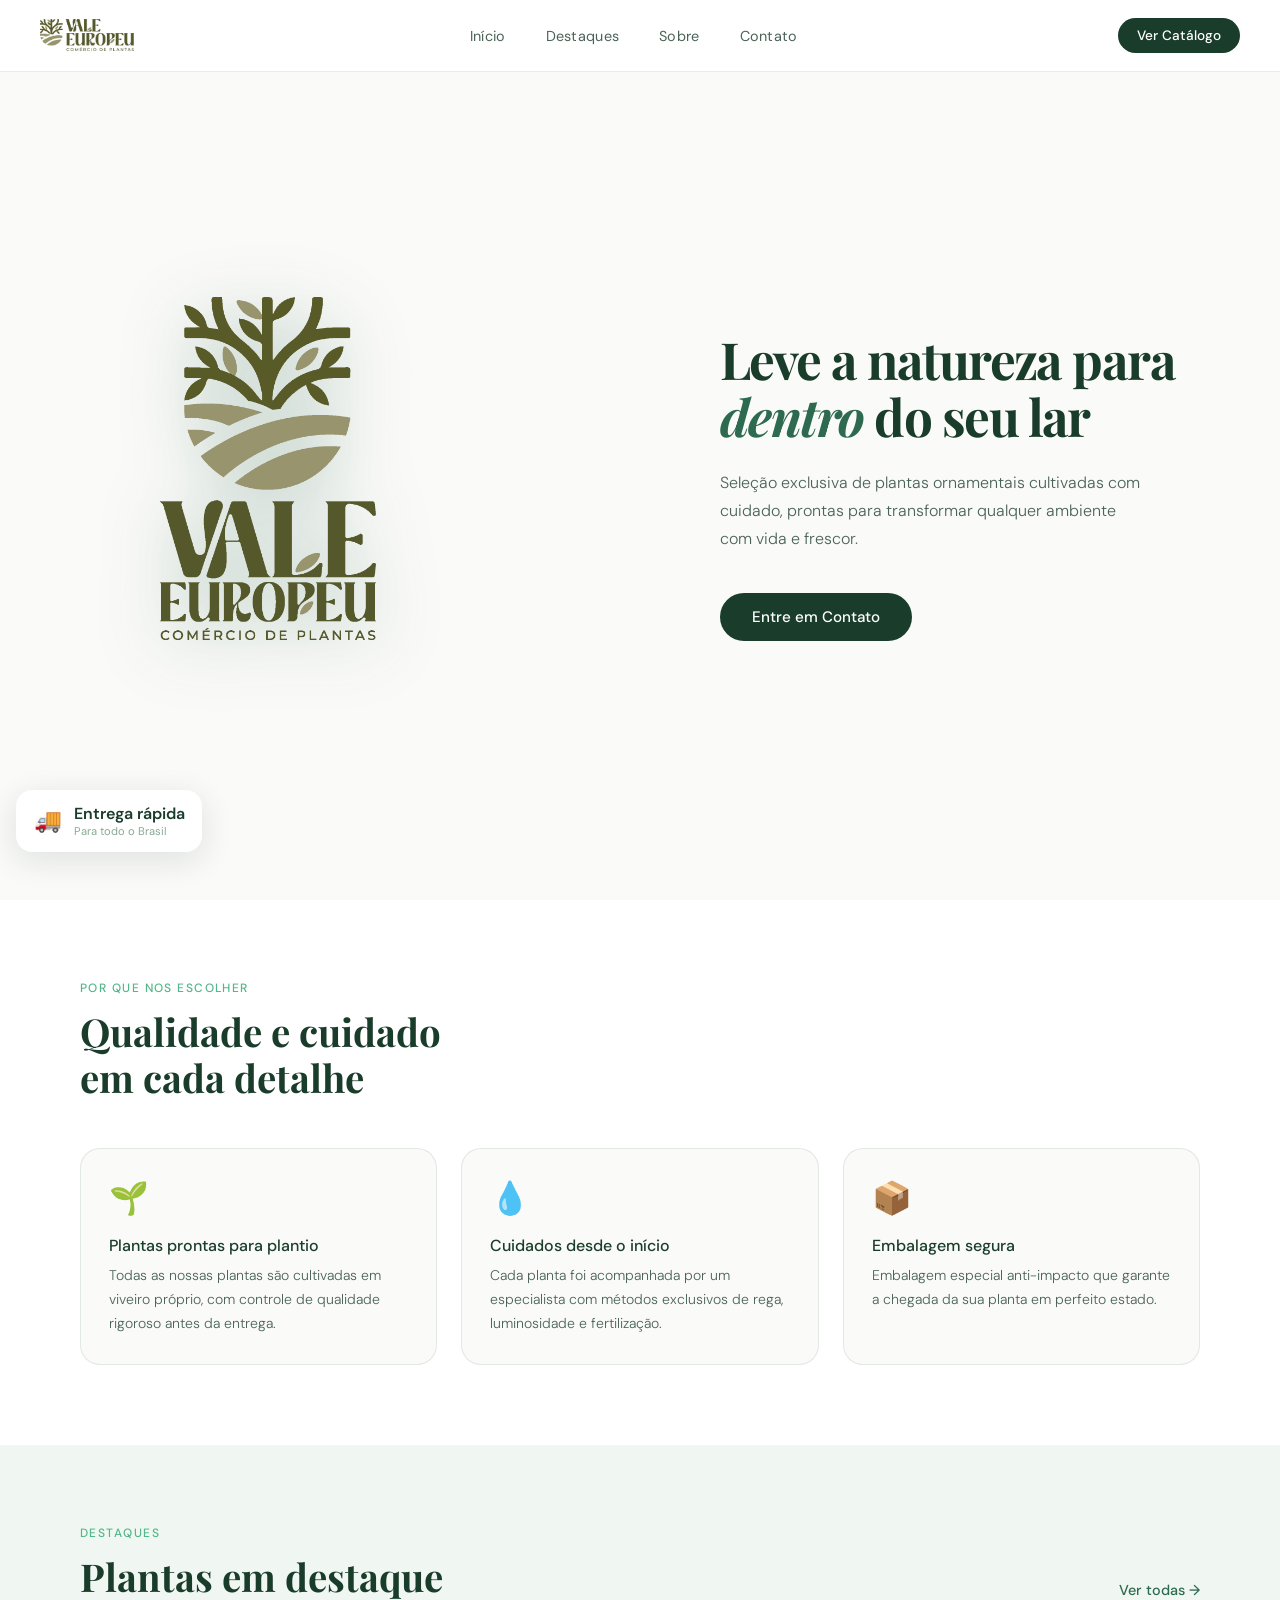
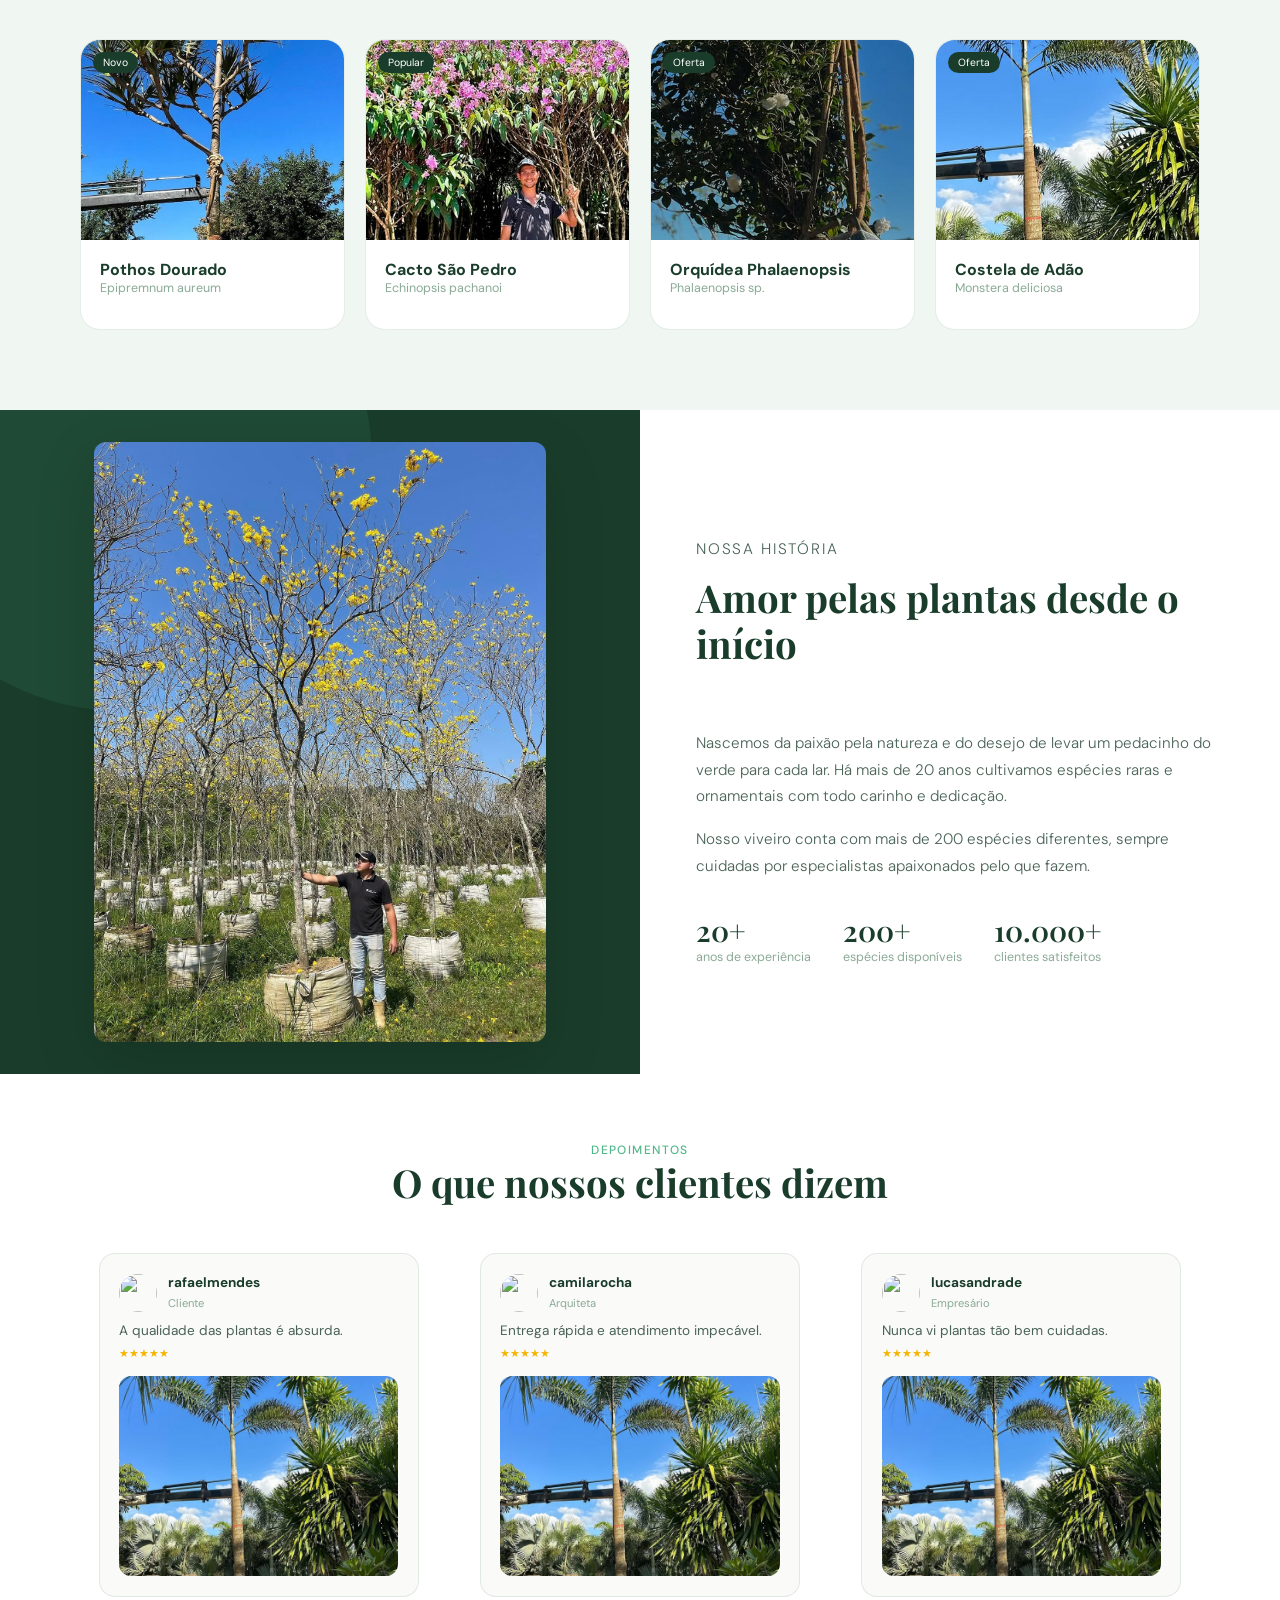
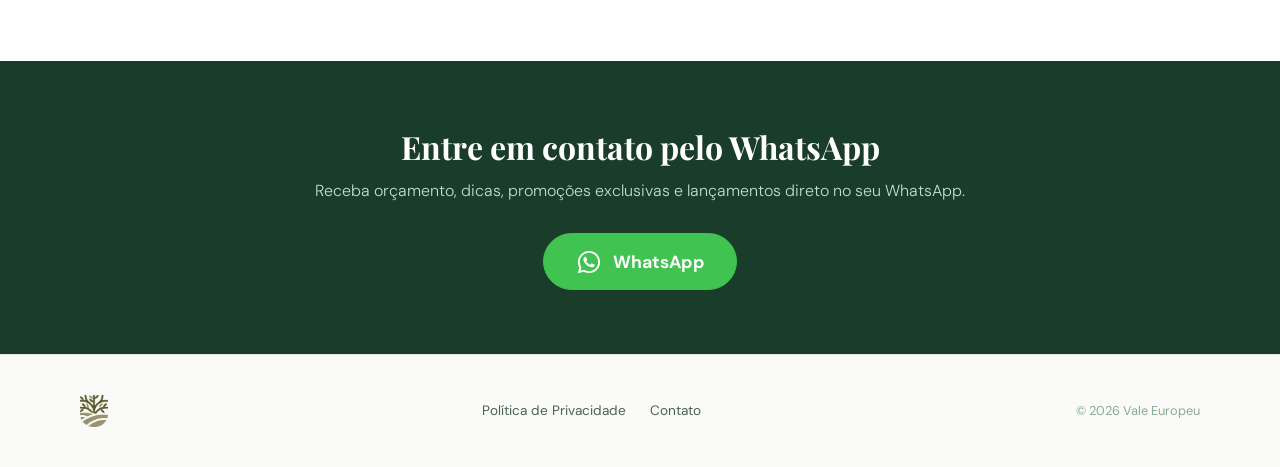
==== commit c48f337c: "Ajustes na Apresentação do site e Politicas de Privacidade" ====
--- a/index.html
+++ b/index.html
@@ -7,601 +7,565 @@
 <link href="https://fonts.googleapis.com/css2?family=Playfair+Display:ital,wght@0,400;0,600;1,400&family=DM+Sans:wght@300;400;500&display=swap" rel="stylesheet">
 <style>
 *, *::before, *::after { margin: 0; padding: 0; box-sizing: border-box; }
-  :root {
-    --green-dark: #1a3d2b;
-    --green-mid: #2d6a4f;
-    --green-light: #52b788;
-    --green-pale: #b7e4c7;
-    --green-mist: #f0f7f2;
-    --white: #ffffff;
-    --off-white: #fafaf8;
-    --text-dark: #1a2e22;
-    --text-mid: #4a6357;
-    --text-light: #8aaa96;
-    --border: rgba(45, 106, 79, 0.12);
-  }
-  html { scroll-behavior: smooth; }
-  body { font-family: 'DM Sans', sans-serif; background: var(--white); color: var(--text-dark); overflow-x: hidden; }
-
-  /* NAV */
-  nav {
-    position: fixed; top: 0; left: 0; right: 0; z-index: 100;
-    display: flex;
-    align-items: center;
-    justify-content: space-between;
-    padding: 25px 60px;
-    background: rgba(255,255,255,0.92);
-    backdrop-filter: blur(12px);
-    border-bottom: 1px solid var(--border);
-  }
-  .logo{
-  display:flex;
-  align-items:center;
-}
-
-.logo img{
-  height:38px;
-  width:auto;
-  display:block;
-}
-  .logo span { color: var(--green-light); font-style: italic; }
-  .nav-links { display: flex; gap: 80px; list-style: none; margin-left: 60px; }
-  .nav-links a { text-decoration: none; 
-    font-size: 0.9rem; 
-    font-weight: 400; 
-    color: var(--text-mid); 
-    letter-spacing: 0.02em; 
-    transition: color 0.2s; }
-  .nav-links a:hover { color: var(--green-dark); }
-  .nav-cta {
-    margin-left: 40px;
-    background: var(--green-dark); color: var(--white);
-    padding: 0.6rem 1.5rem; border-radius: 50px; font-size: 0.875rem; font-weight: 500;
-    text-decoration: none; transition: background 0.2s, transform 0.15s;
-  }
-  .nav-cta:hover { background: var(--green-mid); transform: translateY(-1px); }
-
-  /* HERO */
-  .hero {
-    min-height: 100vh; display: grid; grid-template-columns: 1fr 1fr;
-    padding-top: 80px; background: var(--off-white);
-    position: relative; overflow: hidden;
-  }
-  .hero-left {
-    display: flex; flex-direction: column; justify-content: center;
-    padding: 5rem 3rem 5rem 6rem;
-  }
-  .hero-tag {
-    display: inline-flex; align-items: center; gap: 0.5rem;
-    font-size: 0.8rem; font-weight: 500; letter-spacing: 0.1em; text-transform: uppercase;
-    color: var(--green-light); margin-bottom: 1.5rem;
-  }
-  .hero-tag::before { content: ''; width: 24px; height: 1px; background: var(--green-light); }
-  .hero h1 {
-    font-family: 'Playfair Display', serif;
-    font-size: clamp(2.8rem, 4.5vw, 4.2rem);
-    line-height: 1.12; letter-spacing: -0.03em;
-    color: var(--green-dark); margin-bottom: 1.5rem;
-  }
-  .hero h1 em { font-style: italic; color: var(--green-mid); }
-  .hero p { font-size: 1.05rem; color: var(--text-mid); line-height: 1.75; max-width: 420px; margin-bottom: 2.5rem; font-weight: 300; }
-  .hero-actions { display: flex; gap: 1rem; align-items: center; }
-  .btn-primary {
-    background: var(--green-dark); color: var(--white);
-    padding: 0.875rem 2rem; border-radius: 50px; font-size: 0.95rem; font-weight: 500;
-    text-decoration: none; transition: all 0.2s; border: none; cursor: pointer;
-  }
-  .btn-primary:hover { background: var(--green-mid); transform: translateY(-2px); box-shadow: 0 8px 24px rgba(26,61,43,0.2); }
-  .btn-ghost {
-    color: var(--green-dark); font-size: 0.9rem; font-weight: 500;
-    text-decoration: none; display: flex; align-items: center; gap: 0.4rem;
-    transition: gap 0.2s;
-  }
-  .btn-ghost:hover { gap: 0.7rem; }
-  .hero-right { position: relative; display: flex; align-items: center; justify-content: center; padding: 3rem; }
-  .hero-img-wrap {
-    width: 100%; max-width: 480px; aspect-ratio: 3/4;
-    background: linear-gradient(160deg, var(--green-pale) 0%, var(--green-mist) 100%);
-    border-radius: 40% 60% 60% 40% / 50% 40% 60% 50%;
-    display: flex; align-items: center; justify-content: center;
-    position: relative; overflow: hidden;
-    animation: morph 8s ease-in-out infinite;
-  }
-  @keyframes morph {
-    0%,100% { border-radius: 40% 60% 60% 40% / 50% 40% 60% 50%; }
-    33% { border-radius: 60% 40% 40% 60% / 40% 60% 40% 60%; }
-    66% { border-radius: 50% 50% 30% 70% / 60% 30% 70% 40%; }
-  }
-  .hero-plant-emoji { font-size: 9rem; filter: drop-shadow(0 12px 32px rgba(45,106,79,0.3)); animation: float 4s ease-in-out infinite; }
-  @keyframes float { 0%,100% { transform: translateY(0); } 50% { transform: translateY(-16px); } }
-  .hero-badge {
-    position: absolute; bottom: 3.5rem; left: 1.5rem;
-    background: var(--white); border-radius: 16px; padding: 1rem 1.3rem;
-    box-shadow: 0 8px 32px rgba(26,61,43,0.12);
-    display: flex; align-items: center; gap: 0.75rem;
-  }
-  .badge-icon { font-size: 1.6rem; }
-  .badge-text div:first-child { font-size: 1.1rem; font-weight: 600; color: var(--green-dark); }
-  .badge-text div:last-child { font-size: 0.75rem; color: var(--text-light); }
-  .hero-stat {
-    position: absolute; top: 4rem; right: 1.5rem;
-    background: var(--green-dark); border-radius: 14px; padding: 0.9rem 1.2rem;
-    color: var(--white); text-align: center;
-  }
-  .stat-num { font-family: 'Playfair Display', serif; font-size: 1.8rem; font-weight: 600; display: block; }
-  .stat-label { font-size: 0.7rem; opacity: 0.7; letter-spacing: 0.05em; }
-
-  /* FEATURES */
-  .features { padding: 6rem 6rem; background: var(--white); }
-  .section-tag { font-size: 0.75rem; font-weight: 500; letter-spacing: 0.12em; text-transform: uppercase; color: var(--green-light); margin-bottom: 0.75rem; }
-  .section-title { font-family: 'Playfair Display', serif; font-size: clamp(1.8rem, 3vw, 2.6rem); color: var(--green-dark); margin-bottom: 3.5rem; line-height: 1.2; }
-  .features-grid { display: grid; grid-template-columns: repeat(3, 1fr); gap: 2rem; }
-  .feature-card {
-    padding: 2rem; border-radius: 20px; border: 1px solid var(--border);
-    background: var(--off-white); transition: all 0.3s; cursor: default;
-  }
-  .feature-card:hover { transform: translateY(-6px); box-shadow: 0 20px 60px rgba(26,61,43,0.1); border-color: var(--green-pale); }
-  .feature-icon { font-size: 2.2rem; margin-bottom: 1.2rem; }
-  .feature-card h3 { font-size: 1.1rem; font-weight: 500; color: var(--green-dark); margin-bottom: 0.6rem; }
-  .feature-card p { font-size: 0.9rem; color: var(--text-mid); line-height: 1.7; font-weight: 300; }
-
-  /* =========================
-   CATALOGO
-========================= */
-
-.catalogue {
-  padding: 6rem;
-  background: var(--green-mist);
-}
-
-.catalogue-header {
+
+:root {
+  --green-dark: #1a3d2b;
+  --green-mid: #2d6a4f;
+  --green-light: #52b788;
+  --green-pale: #b7e4c7;
+  --green-mist: #f0f7f2;
+  --white: #ffffff;
+  --off-white: #fafaf8;
+  --text-dark: #1a2e22;
+  --text-mid: #4a6357;
+  --text-light: #8aaa96;
+  --border: rgba(45, 106, 79, 0.12);
+}
+
+html { scroll-behavior: smooth; }
+body { font-family: 'DM Sans', sans-serif; background: var(--white); color: var(--text-dark); overflow-x: hidden; }
+
+/* =====================
+   NAV
+===================== */
+nav {
+  position: fixed; top: 0; left: 0; right: 0; z-index: 100;
   display: flex;
+  align-items: center;
   justify-content: space-between;
-  align-items: flex-end;
-  margin-bottom: 3rem;
-}
-
-/* 🔧 GRID DOS PRODUTOS */
-.plants-grid {
+  padding: 18px 40px;
+  background: rgba(255,255,255,0.95);
+  backdrop-filter: blur(12px);
+  border-bottom: 1px solid var(--border);
+}
+.logo { display: flex; align-items: center; }
+.logo img { height: 32px; width: auto; display: block; }
+.logo span { color: var(--green-light); font-style: italic; }
+
+.nav-links { display: flex; gap: 40px; list-style: none; margin-left: 40px; }
+.nav-links a {
+  text-decoration: none; font-size: 0.9rem; font-weight: 400;
+  color: var(--text-mid); letter-spacing: 0.02em; transition: color 0.2s;
+}
+.nav-links a:hover { color: var(--green-dark); }
+
+.nav-cta {
+  margin-left: 24px;
+  background: var(--green-dark); color: var(--white);
+  padding: 0.55rem 1.2rem; border-radius: 50px; font-size: 0.85rem; font-weight: 500;
+  text-decoration: none; transition: background 0.2s, transform 0.15s;
+  white-space: nowrap;
+}
+.nav-cta:hover { background: var(--green-mid); transform: translateY(-1px); }
+
+/* =====================
+   HERO
+===================== */
+
+.hero {
+  min-height: 100vh;
   display: grid;
-  grid-template-columns: repeat(4, 1fr);
-
-  /* 🔧 AJUSTE ESPAÇAMENTO ENTRE CARDS */
-  gap: 1.5rem;
-}
-
-/* =========================
-   CARD
-========================= */
-
-.plant-card {
-  background: var(--white);
-  border-radius: 20px;
+  grid-template-columns: 1fr 1fr;
+  padding-top: 72px;
+  background: var(--off-white);
+  position: relative;
   overflow: hidden;
-  border: 1px solid var(--border);
-  transition: all 0.3s ease;
-  cursor: pointer;
-}
-
-/* 🔥 HOVER PROFISSIONAL */
-.plant-card:hover {
-  transform: translateY(-8px);
-  box-shadow: 0 24px 64px rgba(26,61,43,0.12);
-}
-
-/* =========================
-   IMAGEM (AQUI FOI AJUSTADO)
-========================= */
-
-.plant-img {
-  height: 200px; /* 🔧 ALTURA DO QUADRADO */
+}
+
+/* IMAGEM AGORA NA ESQUERDA */
+.hero-right {
+  position: relative;
   display: flex;
   align-items: center;
   justify-content: center;
-  background: var(--green-mist);
-  position: relative;
-  overflow: hidden;
-}
-
-/* 🔥 AQUI FOI O PRINCIPAL AJUSTE DO "ZOOM" */
-.plant-img img {
-  width: 50%;
-  height: 50%;
-
-  /* 👇 evita imagem cortada / zoom exagerado */
-  object-fit: contain;
-
-  /* 👇 controla o tamanho visual da imagem */
-  transform: scale(5.85);
-
-  transition: transform 0.4s ease;
-}
-
-/* 🔥 HOVER DA IMAGEM (efeito premium) */
-.plant-card:hover .plant-img img {
-  transform: scale(2.7);
-}
-
-/* =========================
-   BADGE
-========================= */
-
-.plant-badge {
-  position: absolute;
-  top: 12px;
-  left: 12px;
-  background: var(--green-dark);
-  color: var(--white);
-  font-size: 0.65rem;
-  padding: 4px 10px;
-  border-radius: 50px;
-}
-
-/* =========================
-   TEXTO
-========================= */
-
-.plant-info {
-  padding: 1.2rem;
-}
-
-.plant-info h4 {
-  font-size: 1rem;
-  color: var(--green-dark);
-}
-
-.plant-sub {
-  font-size: 0.8rem;
-  color: var(--text-light);
-  margin-bottom: 0.9rem;
-}
-
-/* =========================
-   FOOTER DO CARD
-========================= */
-
-.plant-footer {
-  display: flex;
-  justify-content: space-between;
-  align-items: center;
-}
-
-.plant-price {
-  font-size: 1.1rem;
-  font-weight: 600;
-  color: var(--green-mid);
-}
-
-/* BOTÃO */
-.add-btn {
-  width: 34px;
-  height: 34px;
-  border-radius: 50%;
-  background: var(--green-dark);
-  color: white;
-  border: none;
-  cursor: pointer;
-  transition: 0.3s;
-}
-
-/* 🔥 HOVER COM ROTAÇÃO */
-.add-btn:hover {
-  background: var(--green-mid);
-  transform: rotate(90deg);
-}
-
-/* =========================
-   TESTIMONIALS (NOVO)
-========================= */
-
-.testimonials {
-  padding: 4rem 6rem;
-  background: var(--white);
-  text-align: center;
-}
-
-/* HEADER DOS DEPOIMENTOS */
-.testimonials-header {
-  text-align: center;
-  margin-bottom: 2.5rem; /* 🔧 ajusta distância dos cards */
-}
-
-/* já deve existir, mas garantindo consistência */
-.section-tag {
-  font-size: 0.75rem;
-  letter-spacing: 0.12em;
-  text-transform: uppercase;
-  color: var(--green-light);
-}
-
-.section-title {
-  font-family: 'Playfair Display', serif;
-  font-size: 2rem;
-  color: var(--green-dark);
-  margin-top: 0.5rem;
-}
-/* CONTAINER DO POST */
-.testimonial-post {
-  margin-top: 1rem;
-  border-radius: 12px;
-  overflow: hidden;
-}
-
-/* IMAGEM */
-.testimonial-post img {
-  width: 100%;
-  height: 200px; /* 🔧 AJUSTE AQUI */
-  object-fit: cover; /* 🔧 corta igual Instagram */
-  display: block;
-  transition: transform 0.4s ease;
-}
-
-/* EFEITO HOVER (opcional, fica premium) */
-.testimonial-card:hover .testimonial-post img {
-  transform: scale(1.05);
-}
-
-/* GRID ARRUMADO (BUG CORRIGIDO AQUI) */
-.testimonials-grid {
-  display: grid;
-  grid-template-columns: repeat(3, 1fr);
-
-  /* 🔧 espaçamento menor */
-  gap: 1.5rem;
-
-  /* 🔥 impede quebrar layout */
-  align-items: start;
-}
-
-/* CARD ESTILO INSTAGRAM */
-.testimonial-card {
-  background: var(--off-white);
-  padding: 1.2rem;
-  border-radius: 16px;
-  border: 1px solid var(--border);
-
-  text-align: left;
-
-  /* 🔥 tamanho mais compacto */
-  max-width: 320px;
-  width: 100%;
-
-  transition: 0.25s;
-}
-
-/* CENTRALIZA OS CARDS */
-.testimonials-grid > * {
-  justify-self: center;
-}
-
-/* HOVER SUAVE */
-.testimonial-card:hover {
-  transform: translateY(-4px);
-  box-shadow: 0 12px 30px rgba(0,0,0,0.08);
-}
-
-/* TOPO (FOTO + NOME) */
-.testimonial-user {
-  display: flex;
-  align-items: center;
-  gap: 0.7rem;
-
-  margin-bottom: 0.6rem;
-}
-
-/* FOTO */
-.testimonial-user img {
-  width: 38px;
-  height: 38px;
-  border-radius: 50%;
-  object-fit: cover;
-}
-
-/* NOME */
-.testimonial-user strong {
-  font-size: 0.85rem;
-  color: var(--green-dark);
-}
-
-/* PROFISSÃO */
-.testimonial-user span {
-  font-size: 0.7rem;
-  color: var(--text-light);
-}
-
-/* TEXTO (ESTILO COMENTÁRIO) */
-.testimonial-text {
-  font-size: 0.85rem;
-  color: var(--text-mid);
-  line-height: 1.5;
-}
-
-/* ESTRELAS */
-.stars {
-  font-size: 0.7rem;
-  color: #f4b400;
-  margin-top: 0.3rem;
-}
-
-  /* ABOUT */
-  /* CONTAINER */
-.about {
-  display: grid;
-  grid-template-columns: 3.5fr 3.3fr;
-  min-height: 400px; /* 🔧 AJUSTE 1 */
-}
-
-/* LADO DA IMAGEM */
-.about-visual {
-  background: var(--green-dark);
-  display: flex;
-  align-items: center;
-  justify-content: center;
-  padding: 2rem; /* 🔧 AJUSTE 2 */
-  position: relative;
-  overflow: hidden;
-}
-
-/* 🔥 IMAGEM (AGORA FUNCIONA) */
-.about-visual img{
-  height: 800px; /* 🔧 AJUSTE 3 (altura da imagem) */
-  width: auto;
-  max-width: 100%;
-  object-fit: cover;
-  border-radius: 12px; /* opcional (visual mais bonito) */
-  box-shadow: 0 20px 60px rgba(0,0,0,0.15);
-  opacity: 0;
-  transform: translateY(60px) scale(0.95);
-  transition: all 0.8s cubic-bezier(0.23,1,0.32,1);
-}
-.about-visual img.visible {
-  opacity: 1;
-  transform: translateY(0) scale(1);
-}
-
-/* EFEITO FUNDO */
-.about-visual::before {
-  content: '';
-  position: absolute;
-  top: -30%;
-  left: -20%;
-  width: 500px;
-  height: 500px;
-  border-radius: 50%;
-  background: rgba(82,183,136,0.1);
-}
-
-/* TEXTO */
-.about-text {
-  padding: 5rem 4rem;
-  background: var(--white);
+  padding: 3rem 3rem 3rem 10rem;
+  order: 1;
+}
+
+/* TEXTO AGORA NA DIREITA */
+.hero-left {
   display: flex;
   flex-direction: column;
   justify-content: center;
-}
+  padding: 6rem 3rem 6rem 5rem;
+  order: 2;
+}
+
+.hero-logo {
+  margin-bottom: 1.25rem;
+}
+
+.hero-logo img {
+  height: 300px;
+  width: auto;
+  display: block;
+}
+
+.hero-tag {
+  display: inline-flex;
+  align-items: center;
+  gap: 0.5rem;
+  font-size: 0.78rem;
+  font-weight: 500;
+  letter-spacing: 0.1em;
+  text-transform: uppercase;
+  color: var(--green-light);
+  margin-bottom: 1.5rem;
+}
+
+.hero-tag::before {
+  content: '';
+  width: 24px;
+  height: 1px;
+  background: var(--green-light);
+}
+
+.hero h1 {
+  font-family: 'Playfair Display', serif;
+  font-size: clamp(2.4rem, 4vw, 4rem);
+  line-height: 1.12;
+  letter-spacing: -0.03em;
+  color: var(--green-dark);
+  margin-bottom: 1.5rem;
+}
+
+.hero h1 em {
+  font-style: italic;
+  color: var(--green-mid);
+}
+
+.hero p {
+  font-size: 1rem;
+  color: var(--text-mid);
+  line-height: 1.75;
+  max-width: 420px;
+  margin-bottom: 2.5rem;
+  font-weight: 300;
+}
+
+.hero-actions {
+  display: flex;
+  gap: 1rem;
+  align-items: center;
+  flex-wrap: wrap;
+}
+
+.btn-primary {
+  background: var(--green-dark);
+  color: var(--white);
+  padding: 0.875rem 2rem;
+  border-radius: 50px;
+  font-size: 0.95rem;
+  font-weight: 500;
+  text-decoration: none;
+  transition: all 0.2s;
+  border: none;
+  cursor: pointer;
+}
+
+.btn-primary:hover {
+  background: var(--green-mid);
+  transform: translateY(-2px);
+  box-shadow: 0 8px 24px rgba(26,61,43,0.2);
+}
+
+.btn-ghost {
+  color: var(--green-dark);
+  font-size: 0.9rem;
+  font-weight: 500;
+  text-decoration: none;
+  display: flex;
+  align-items: center;
+  gap: 0.4rem;
+  transition: gap 0.2s;
+}
+
+.btn-ghost:hover {
+  gap: 0.7rem;
+}
+
+@keyframes morph {
+  0%,100% {
+    border-radius: 40% 60% 60% 40% / 50% 40% 60% 50%;
+  }
+
+  33% {
+    border-radius: 60% 40% 40% 60% / 40% 60% 40% 60%;
+  }
+
+  66% {
+    border-radius: 50% 50% 30% 70% / 60% 30% 70% 40%;
+  }
+}
+
+.hero-plant-emoji {
+  font-size: 7rem;
+  filter: drop-shadow(0 12px 32px rgba(45,106,79,0.3));
+  animation: float 4s ease-in-out infinite;
+}
+
+.hero-plant-emoji img {
+  width: 50%;
+  height: 100%;
+  object-fit: contain;
+}
+
+@keyframes float {
+  0%,100% {
+    transform: translateY(0);
+  }
+
+  50% {
+    transform: translateY(-16px);
+  }
+}
+
+.hero-badge {
+  position: absolute;
+  bottom: 3rem;
+  left: 1rem;
+  background: var(--white);
+  border-radius: 16px;
+  padding: 0.85rem 1.1rem;
+  box-shadow: 0 8px 32px rgba(26,61,43,0.12);
+  display: flex;
+  align-items: center;
+  gap: 0.75rem;
+}
+
+.badge-icon {
+  font-size: 1.4rem;
+}
+
+.badge-text div:first-child {
+  font-size: 1rem;
+  font-weight: 600;
+  color: var(--green-dark);
+}
+
+.badge-text div:last-child {
+  font-size: 0.7rem;
+  color: var(--text-light);
+}
+
+.stat-label {
+  font-size: 0.65rem;
+  opacity: 0.7;
+  letter-spacing: 0.05em;
+}
+/* =====================
+   FEATURES
+===================== */
+.features { padding: 5rem 5rem; background: var(--white); }
+.section-tag {
+  font-size: 0.75rem; font-weight: 500; letter-spacing: 0.12em;
+  text-transform: uppercase; color: var(--green-light); margin-bottom: 0.75rem;
+}
+.section-title {
+  font-family: 'Playfair Display', serif;
+  font-size: clamp(1.8rem, 3vw, 2.6rem);
+  color: var(--green-dark); margin-bottom: 3rem; line-height: 1.2;
+}
+.features-grid { display: grid; grid-template-columns: repeat(3, 1fr); gap: 1.5rem; }
+.feature-card {
+  padding: 1.75rem; border-radius: 20px; border: 1px solid var(--border);
+  background: var(--off-white); transition: all 0.3s; cursor: default;
+}
+.feature-card:hover { transform: translateY(-6px); box-shadow: 0 20px 60px rgba(26,61,43,0.1); border-color: var(--green-pale); }
+.feature-icon { font-size: 2rem; margin-bottom: 1rem; }
+.feature-card h3 { font-size: 1rem; font-weight: 500; color: var(--green-dark); margin-bottom: 0.5rem; }
+.feature-card p { font-size: 0.875rem; color: var(--text-mid); line-height: 1.7; font-weight: 300; }
+
+/* =====================
+   CATÁLOGO
+===================== */
+.catalogue { padding: 5rem; background: var(--green-mist); }
+.catalogue-header {
+  display: flex; justify-content: space-between; align-items: flex-end; margin-bottom: 2.5rem;
+}
+.catalogue-header a { color: var(--green-mid); text-decoration: none; font-size: 0.9rem; font-weight: 500; }
+
+.plants-grid { display: grid; grid-template-columns: repeat(4, 1fr); gap: 1.25rem; }
+
+.plant-card {
+  background: var(--white); border-radius: 20px; overflow: hidden;
+  border: 1px solid var(--border); transition: all 0.3s ease; cursor: pointer;
+}
+.plant-card:hover { transform: translateY(-8px); box-shadow: 0 24px 64px rgba(26,61,43,0.12); }
+
+.plant-img {
+  height: 200px; display: flex; align-items: center; justify-content: center;
+  background: var(--green-mist); position: relative; overflow: hidden;
+}
+.plant-img img {
+  width: 50%; height: 50%; object-fit: contain;
+  transform: scale(5.85); transition: transform 0.4s ease;
+}
+.plant-card:hover .plant-img img { transform: scale(2.7); }
+
+.plant-badge {
+  position: absolute; top: 12px; left: 12px;
+  background: var(--green-dark); color: var(--white);
+  font-size: 0.65rem; padding: 4px 10px; border-radius: 50px;
+}
+.plant-info { padding: 1.2rem; }
+.plant-info h4 { font-size: 1rem; color: var(--green-dark); }
+.plant-sub { font-size: 0.78rem; color: var(--text-light); margin-bottom: 0.9rem; }
+.plant-footer { display: flex; justify-content: space-between; align-items: center; }
+.plant-price { font-size: 1.1rem; font-weight: 600; color: var(--green-mid); }
+.add-btn {
+  width: 34px; height: 34px; border-radius: 50%;
+  background: var(--green-dark); color: white; border: none; cursor: pointer; transition: 0.3s;
+}
+.add-btn:hover { background: var(--green-mid); transform: rotate(90deg); }
+
+/* =====================
+   TESTIMONIALS
+===================== */
+.testimonials { padding: 4rem 5rem; background: var(--white); }
+.testimonials-header { text-align: center; margin-bottom: 2.5rem; }
+.testimonials-grid {
+  display: grid; grid-template-columns: repeat(3, 1fr);
+  gap: 1.5rem; align-items: start;
+}
+.testimonials-grid > * { justify-self: center; }
+
+.testimonial-card {
+  background: var(--off-white); padding: 1.2rem; border-radius: 16px;
+  border: 1px solid var(--border); text-align: left;
+  max-width: 320px; width: 100%; transition: 0.25s;
+}
+.testimonial-card:hover { transform: translateY(-4px); box-shadow: 0 12px 30px rgba(0,0,0,0.08); }
+.testimonial-user { display: flex; align-items: center; gap: 0.7rem; margin-bottom: 0.6rem; }
+.testimonial-user img { width: 38px; height: 38px; border-radius: 50%; object-fit: cover; }
+.testimonial-user strong { font-size: 0.85rem; color: var(--green-dark); display: block; }
+.testimonial-user span { font-size: 0.7rem; color: var(--text-light); }
+.testimonial-text { font-size: 0.85rem; color: var(--text-mid); line-height: 1.5; }
+.stars { font-size: 0.7rem; color: #f4b400; margin-top: 0.3rem; }
+.testimonial-post { margin-top: 1rem; border-radius: 12px; overflow: hidden; }
+.testimonial-post img { width: 100%; height: 200px; object-fit: cover; display: block; transition: transform 0.4s ease; }
+.testimonial-card:hover .testimonial-post img { transform: scale(1.05); }
+
+/* =====================
+   ABOUT
+===================== */
+.about { display: grid; grid-template-columns: 1fr 1fr; min-height: 400px; }
+.about-visual {
+  background: var(--green-dark); display: flex; align-items: center;
+  justify-content: center; padding: 2rem; position: relative; overflow: hidden;
+}
+.about-visual img {
+  height: 600px; width: auto; max-width: 100%; object-fit: cover;
+  border-radius: 12px; box-shadow: 0 20px 60px rgba(0,0,0,0.15);
+  opacity: 0; transform: translateY(60px) scale(0.95);
+  transition: all 0.8s cubic-bezier(0.23,1,0.32,1);
+}
+.about-visual img.visible { opacity: 1; transform: translateY(0) scale(1); }
+.about-visual::before {
+  content: ''; position: absolute; top: -30%; left: -20%;
+  width: 500px; height: 500px; border-radius: 50%;
+  background: rgba(82,183,136,0.1);
+}
+.about-text { padding: 4rem 3.5rem; background: var(--white); display: flex; flex-direction: column; justify-content: center; }
+.about-stats { display: flex; gap: 2rem; margin-top: 2rem; flex-wrap: wrap; }
+.about-stat { display: flex; flex-direction: column; }
+.about-stat .num { font-family: 'Playfair Display', serif; font-size: 1.8rem; font-weight: 600; color: var(--green-dark); }
+.about-stat .lbl { font-size: 0.78rem; color: var(--text-light); }
+.about-text p { font-size: 0.95rem; color: var(--text-mid); line-height: 1.75; font-weight: 300; margin-top: 1rem; }
+
+/* =====================
+   NEWSLETTER
+===================== */
+.newsletter { padding: 4rem 5rem; background: var(--green-dark); text-align: center; }
+.newsletter h2 { font-family: 'Playfair Display', serif; font-size: 2rem; color: var(--white); margin-bottom: 0.8rem; }
+.newsletter p { color: var(--green-pale); font-size: 1rem; margin-bottom: 2rem; font-weight: 300; }
+.newsletter-form { display: flex; gap: 0.8rem; max-width: 440px; margin: 0 auto; justify-content: center; }
+
+.botao-Whatsapp {
+  display: inline-flex; align-items: center; gap: 0.6rem;
+  position: relative; overflow: hidden; z-index: 1;
+  text-decoration: none; color: #ffffff; font-size: 1.1rem; font-weight: bold;
+  padding: 0.75em 1.8em; border-radius: 50px;
+  background: #40c351; border: 1px solid #40c351; transition: all 0.2s ease-in;
+}
+.botao-Whatsapp svg { height: 28px; width: 28px; flex-shrink: 0; }
+.botao-Whatsapp:hover { color: #40c351; border-color: #2e2e2e; background: #2e2e2e; }
+
+/* =====================
+   FOOTER
+===================== */
+footer {
+  background: var(--off-white); padding: 2.5rem 5rem;
+  display: flex; align-items: center; justify-content: space-between;
+  border-top: 1px solid var(--border); flex-wrap: wrap; gap: 1rem;
+}
+.footer-links { display: flex; gap: 1.5rem; flex-wrap: wrap; }
+.footer-links a { font-size: 0.85rem; color: var(--text-mid); text-decoration: none; }
+footer .copy { font-size: 0.8rem; color: var(--text-light); }
+
+/* =====================
+   SCROLL REVEAL
+===================== */
+.reveal { opacity: 0; transform: translateY(30px); transition: opacity 0.7s ease, transform 0.7s ease; }
+.reveal.visible { opacity: 1; transform: translateY(0); }
+
+
+/* =====================================================
+   RESPONSIVIDADE MOBILE — BREAKPOINTS
+===================================================== */
+
+/* TABLET (≤ 1024px) */
+@media (max-width: 1024px) {
+  nav { padding: 16px 28px; }
+  .logo img {
+  height: 28px;
+  width: auto;
+  display: block;
+}
+  .nav-links { gap: 24px; margin-left: 20px; }
+
+  .hero { grid-template-columns: 1fr; min-height: auto; }
+  .hero-left { padding: 3rem 2rem 2rem 2rem; order: 1; }
+  .hero-right { padding: 2rem; order: 2; min-height: 320px; }
+  .hero-img-wrap { max-width: 320px; }
+  .hero-plant-emoji { font-size: 5rem; }
+
+  .features { padding: 3.5rem 2.5rem; }
+  .features-grid { grid-template-columns: 1fr 1fr; gap: 1.25rem; }
+
+  .catalogue { padding: 3.5rem 2.5rem; }
+  .plants-grid { grid-template-columns: repeat(2, 1fr); }
+
+  .testimonials { padding: 3.5rem 2.5rem; }
+  .testimonials-grid { grid-template-columns: 1fr 1fr; }
+
+  .about { grid-template-columns: 1fr; }
+  .about-visual { min-height: 300px; }
+  .about-visual img { height: 340px; }
+  .about-text { padding: 3rem 2.5rem; }
+
+  .newsletter { padding: 3.5rem 2.5rem; }
+  footer { padding: 2rem 2.5rem; }
+}
+
+/* MOBILE (≤ 768px) */
+@media (max-width: 768px) {
+
+  /* NAV — esconde links e mostra só logo + CTA */
+  nav { padding: 14px 20px; }
+  .logo img {
+  height: 28px;
+  width: auto;
+  display: block;
+}
+  .nav-links { display: none; }
+  .nav-cta { margin-left: 0; font-size: 0.8rem; padding: 0.5rem 1rem; }
+
+  /* HERO */
+  .hero {
+    grid-template-columns: 1fr;
+    padding-top: 64px;
+    min-height: auto;
+  }
+  .hero-left {
+    padding: 2.5rem 1.5rem 1.5rem 1.5rem;
+    order: 1;
+    text-align: center;
+    align-items: center;
+  }
+  .hero-tag { justify-content: center; }
+  .hero h1 { font-size: clamp(2rem, 8vw, 2.6rem); }
+  .hero p { font-size: 0.95rem; max-width: 100%; text-align: center; }
+  .hero-actions { justify-content: center; }
+
+  .hero-right {
+    order: 2;
+    padding: 1.5rem 1.5rem 2.5rem;
+    min-height: 280px;
+  }
+  .hero-img-wrap {
+    max-width: 240px;
+    aspect-ratio: 1/1;
+  }
+  .hero-plant-emoji { font-size: 4.5rem; }
+  .hero-badge {
+    bottom: 1rem; left: 0.5rem;
+    padding: 0.6rem 0.8rem;
+  }
+  .badge-icon { font-size: 1.1rem; }
+  .badge-text div:first-child { font-size: 0.85rem; }
+  .badge-text div:last-child { font-size: 0.65rem; }
+  .hero-stat {
+    top: 1rem; right: 0.5rem;
+    padding: 0.6rem 0.8rem;
+  }
+  .stat-num { font-size: 1.3rem; }
+  .stat-label { font-size: 0.6rem; }
+
+  /* FEATURES */
+  .features { padding: 2.5rem 1.5rem; }
+  .section-title { font-size: 1.6rem; margin-bottom: 2rem; }
+  .features-grid { grid-template-columns: 1fr; gap: 1rem; }
+  .feature-card { padding: 1.4rem; }
+
+  /* CATÁLOGO */
+  .catalogue { padding: 2.5rem 1.5rem; }
+  .catalogue-header { flex-direction: column; align-items: flex-start; gap: 0.75rem; }
+  .plants-grid { grid-template-columns: repeat(2, 1fr); gap: 1rem; }
+  .plant-img { height: 160px; }
+  .plant-info { padding: 0.9rem; }
+  .plant-info h4 { font-size: 0.9rem; }
+  .plant-sub { font-size: 0.72rem; }
+
+  /* TESTIMONIALS */
+  .testimonials { padding: 2.5rem 1.5rem; }
+  .testimonials-grid {
+    grid-template-columns: 1fr;
+    max-width: 360px;
+    margin: 0 auto;
+  }
+  .testimonial-card { max-width: 100%; }
+
+  /* ABOUT */
+  .about { grid-template-columns: 1fr; }
+  .about-visual { padding: 2rem 1.5rem; min-height: 260px; }
+  .about-visual img { height: 260px; }
+  .about-text { padding: 2.5rem 1.5rem; }
+  .about-stats { gap: 1.25rem; }
+  .about-stat .num { font-size: 1.5rem; }
+
   /* NEWSLETTER */
-  .newsletter { padding: 5rem 6rem; background: var(--green-dark); text-align: center; }
-  .newsletter h2 { font-family: 'Playfair Display', serif; font-size: 2.2rem; color: var(--white); margin-bottom: 0.8rem; }
-  .newsletter p { color: var(--green-pale); font-size: 1rem; margin-bottom: 2rem; font-weight: 300; }
-  .newsletter-form { display: flex; gap: 0.8rem; max-width: 440px; margin: 0 auto; }
-  .newsletter-form input {
-    flex: 1; padding: 0.875rem 1.2rem; border-radius: 50px;
-    border: 1px solid rgba(255,255,255,0.15); background: rgba(255,255,255,0.08);
-    color: var(--white); font-size: 0.9rem; font-family: 'DM Sans', sans-serif; outline: none;
-    transition: border 0.2s;
-  }
-  .newsletter-form input::placeholder { color: rgba(255,255,255,0.4); }
-  .newsletter-form input:focus { border-color: var(--green-light); }
-  .botao-Whatsapp {
-
-  display: inline-block;
-  position: relative;
-  overflow: hidden;
-  z-index: 1;
-  text-decoration: none;
-  color: #ffffff;
-  font-size: 32px;
-  margin-left: 80px;
-  padding: 0.6em 1.2em 0.5em 1.2em;
-  border-radius: 50px;
-  background: #40c351;
-  border: 1px solid #40c351;
-  transition: all 0.2s ease-in;
-
-}
-
-.botao-Whatsapp span { 
-
-  position: relative;
-  margin-left: 35px;
-  font-weight: bold; 
-
-}
-
-.botao-Whatsapp > svg {
-  
-  height: 50px;
-  margin-left: -20px;
-  position: absolute;
-  padding: 0px;
-  margin-top: -4px;
-
-}
-
-.botao-Whatsapp:active {
-  color: #666;
-  box-shadow: inset 4px 4px 12px #c5c5c5,
-             inset -4px -4px 12px #ffffff;
-}
-
-.botao-Whatsapp:before {
-  content: "";
-  position: absolute;
-  left: 50%;
-  transform: translateX(-50%) scaleY(1) scaleX(1.25);
-  top: 100%;
-  width: 140%;
-  height: 180%;
-  background-color: rgba(0, 0, 0, 0.05);
-  border-radius: 50%;
-  display: block;
-  transition: all 0.5s 0.1s cubic-bezier(0.55, 0, 0.1, 1);
-  z-index: -1;
-}
-
-.botao-Whatsapp:after {
-  content: "";
-  position: absolute;
-  left: 55%;
-  transform: translateX(-50%) scaleY(1) scaleX(1.45);
-  top: 180%;
-  width: 160%;
-  height: 190%;
-  background-color: #40c351;
-  border-radius: 50%;
-  display: block;
-  transition: all 0.5s 0.1s cubic-bezier(0.55, 0, 0.1, 1);
-  z-index: -1;
-}
-
-.botao-Whatsapp:hover {
-  color: #40c351;
-  border: 1px solid #2e2e2e;
-}
-
-.botao-Whatsapp:hover:before {
-  top: -35%;
-  background-color: #40c351;
-  transform: translateX(-50%) scaleY(1.3) scaleX(0.8);
-}
-
-.botao-Whatsapp:hover:after {
-  top: -45%;
-  background-color: #2e2e2e;
-  transform: translateX(-50%) scaleY(1.3) scaleX(0.8);
-}
+  .newsletter { padding: 2.5rem 1.5rem; }
+  .newsletter h2 { font-size: 1.5rem; }
+  .newsletter p { font-size: 0.9rem; }
+  .newsletter-form { flex-direction: column; align-items: center; }
+  .botao-Whatsapp { font-size: 1rem; padding: 0.7em 1.5em; }
 
   /* FOOTER */
   footer {
-    background: var(--off-white); padding: 3rem 6rem;
-    display: flex; align-items: center; justify-content: space-between;
-    border-top: 1px solid var(--border);
-  }
-  footer .logo { font-size: 1.2rem; }
-  .footer-links { display: flex; gap: 2rem; }
-  .footer-links a { font-size: 0.85rem; color: var(--text-mid); text-decoration: none; }
-  footer .copy { font-size: 0.8rem; color: var(--text-light); }
-
-  /* SCROLL REVEAL */
-  .reveal { opacity: 0; transform: translateY(30px); transition: opacity 0.7s ease, transform 0.7s ease; }
-  .reveal.visible { opacity: 1; transform: translateY(0); }
-  </style>
+    padding: 1.5rem 1.5rem;
+    flex-direction: column;
+    align-items: flex-start;
+    gap: 1rem;
+  }
+  .footer-links { gap: 1rem; }
+  .footer-links a { font-size: 0.8rem; }
+}
+
+/* MOBILE PEQUENO (≤ 400px) */
+@media (max-width: 400px) {
+  .hero h1 { font-size: 1.8rem; }
+  .plants-grid { grid-template-columns: 1fr; }
+  .hero-badge, .hero-stat { display: none; }
+}
+
+</style>
 </head>
-<section>
+<body>
 
 <nav>
   <div class="logo">
-    <img src="Imagens/HORIZONTAL SECUNDÁRIA.png" alt="Vale Europeu">
+    <img src="Imagens/HORIZONTAL SECUNDARIA.png" alt="Vale Europeu">
   </div>
   <ul class="nav-links">
     <li><a href="#hero">Início</a></li>
@@ -615,16 +579,15 @@
 <!-- HERO -->
 <section class="hero" id="hero">
   <div class="hero-left">
-    <span class="hero-tag">Plantas Ornamentais</span>
     <h1>Leve a natureza para <em>dentro</em> do seu lar</h1>
     <p>Seleção exclusiva de plantas ornamentais cultivadas com cuidado, prontas para transformar qualquer ambiente com vida e frescor.</p>
     <div class="hero-actions">
-      <a href="https://wa.me/5555555555555" class="btn-primary">Entre em Contato</a>
+      <a href="https://wa.me/5547992075856" class="btn-primary">Entre em Contato</a>
     </div>
   </div>
   <div class="hero-right">
     <div class="hero-img-wrap">
-      <div class="hero-plant-emoji">🌿</div>
+      <div class="hero-plant-emoji"><img src="Imagens/LOGO VERTICAL.png" alt="Icon Flutuante"></div>
     </div>
     <div class="hero-badge">
       <div class="badge-icon">🚚</div>
@@ -632,10 +595,6 @@
         <div>Entrega rápida</div>
         <div>Para todo o Brasil</div>
       </div>
-    </div>
-    <div class="hero-stat">
-      <span class="stat-num">200+</span>
-      <span class="stat-label">espécies</span>
     </div>
   </div>
 </section>
@@ -653,7 +612,7 @@
     <div class="feature-card reveal">
       <div class="feature-icon">💧</div>
       <h3>Cuidados desde o início</h3>
-      <p>Cada planta foi acompanhada por um guia personalizado com dicas de rega, luminosidade e fertilização.</p>
+      <p>Cada planta foi acompanhada por um especialista com métodos exclusivos de rega, luminosidade e fertilização.</p>
     </div>
     <div class="feature-card reveal">
       <div class="feature-icon">📦</div>
@@ -670,51 +629,35 @@
       <p class="section-tag">Destaques</p>
       <h2 class="section-title" style="margin-bottom:0">Plantas em destaque</h2>
     </div>
-    <a href="#">Ver todas →</a>
+    <a href="https://www.instagram.com/valeeuropeuplantas/">Ver todas →</a>
   </div>
   <div class="plants-grid">
     <div class="plant-card reveal">
-      <div class="plant-img"><source><img src="Imagens/WhatsApp Image 2026-04-29 at 14.34.29 (1).jpeg" alt=""><span class="plant-badge">Novo</span></div>
+      <div class="plant-img"><img src="Imagens/WhatsApp Image 2026-04-29 at 14.34.29 (1).jpeg" alt="Pothos Dourado"><span class="plant-badge">Novo</span></div>
       <div class="plant-info">
         <h4>Pothos Dourado</h4>
         <div class="plant-sub">Epipremnum aureum</div>
-        <div class="plant-footer">
-          <span class="plant-price">R$ 28,90</span>
-          <button class="add-btn">+</button>
-        </div>
       </div>
     </div>
     <div class="plant-card reveal">
-      <div class="plant-img"><source><img src="Imagens/Captura de tela 2026-05-05 085920.png" alt=""><span class="plant-badge">Popular</span></div>
+      <div class="plant-img"><img src="Imagens/Captura de tela 2026-05-05 085920.png" alt="Cacto São Pedro"><span class="plant-badge">Popular</span></div>
       <div class="plant-info">
         <h4>Cacto São Pedro</h4>
         <div class="plant-sub">Echinopsis pachanoi</div>
-        <div class="plant-footer">
-          <span class="plant-price">R$ 42,00</span>
-          <button class="add-btn">+</button>
-        </div>
       </div>
     </div>
     <div class="plant-card reveal">
-      <div class="plant-img"><source><img src="Imagens/Captura de tela 2026-05-05 090021.png" alt=""><span class="plant-badge">Oferta</span></div>
+      <div class="plant-img"><img src="Imagens/Captura de tela 2026-05-05 090021.png" alt="Orquídea Phalaenopsis"><span class="plant-badge">Oferta</span></div>
       <div class="plant-info">
         <h4>Orquídea Phalaenopsis</h4>
         <div class="plant-sub">Phalaenopsis sp.</div>
-        <div class="plant-footer">
-          <span class="plant-price">R$ 65,00</span>
-          <button class="add-btn">+</button>
-        </div>
       </div>
     </div>
     <div class="plant-card reveal">
-      <div class="plant-img"><source><img src="Imagens/Captura de tela 2026-05-05 091441.png" alt=""><span class="plant-badge">Oferta</span></div>
+      <div class="plant-img"><img src="Imagens/Captura de tela 2026-05-05 091441.png" alt="Costela de Adão"><span class="plant-badge">Oferta</span></div>
       <div class="plant-info">
         <h4>Costela de Adão</h4>
         <div class="plant-sub">Monstera deliciosa</div>
-        <div class="plant-footer">
-          <span class="plant-price">R$ 55,00</span>
-          <button class="add-btn">+</button>
-        </div>
       </div>
     </div>
   </div>
@@ -723,103 +666,70 @@
 <!-- ABOUT -->
 <section class="about" id="about">
   <div class="about-visual">
-    <div class="big-plant"><img src="Imagens/WhatsApp Image 2026-04-29 at 14.34.29.jpeg" alt=""></div>
+    <img src="Imagens/WhatsApp Image 2026-04-29 at 14.34.29.jpeg" alt="Nossa história">
   </div>
   <div class="about-text">
     <p class="section-tag reveal">Nossa história</p>
     <h2 class="section-title reveal">Amor pelas plantas desde o início</h2>
-    <p class="reveal">Nascemos da paixão pela natureza e do desejo de levar um pedacinho do verde para cada lar. Há mais de 10 anos cultivamos espécies raras e ornamentais com todo carinho e dedicação.</p>
+    <p class="reveal">Nascemos da paixão pela natureza e do desejo de levar um pedacinho do verde para cada lar. Há mais de 20 anos cultivamos espécies raras e ornamentais com todo carinho e dedicação.</p>
     <p class="reveal">Nosso viveiro conta com mais de 200 espécies diferentes, sempre cuidadas por especialistas apaixonados pelo que fazem.</p>
     <div class="about-stats reveal">
-      <div class="about-stat"><span class="num">10+</span><span class="lbl">anos de experiência</span></div>
+      <div class="about-stat"><span class="num">20+</span><span class="lbl">anos de experiência</span></div>
       <div class="about-stat"><span class="num">200+</span><span class="lbl">espécies disponíveis</span></div>
-      <div class="about-stat"><span class="num">5k+</span><span class="lbl">clientes satisfeitos</span></div>
+      <div class="about-stat"><span class="num">10.000+</span><span class="lbl">clientes satisfeitos</span></div>
     </div>
   </div>
 </section>
 
-<section>
+<!-- TESTIMONIALS -->
+<section class="testimonials">
   <div class="testimonials-header">
-  <span class="section-tag">Depoimentos</span>
-  <h2 class="section-title">O que nossos clientes dizem</h2>
-</div>
-<div class="testimonials-grid">
-
-  <div class="testimonial-card">
-    <div class="testimonial-user">
-      <img src="https://randomuser.me/api/portraits/men/32.jpg">
-      <div>
-        <strong>rafaelmendes</strong>
-        <span>Cliente</span>
+    <span class="section-tag">Depoimentos</span>
+    <h2 class="section-title">O que nossos clientes dizem</h2>
+  </div>
+  <div class="testimonials-grid">
+    <div class="testimonial-card">
+      <div class="testimonial-user">
+        <img src="https://randomuser.me/api/portraits/men/32.jpg" alt="">
+        <div><strong>rafaelmendes</strong><span>Cliente</span></div>
       </div>
-    </div>
-
-    <p class="testimonial-text">
-      A qualidade das plantas é absurda.
-    </p>
-
-    <div class="stars">★★★★★</div>
-     <div class="testimonial-post">
-    <img src="Imagens/Captura de tela 2026-05-05 091441.png" alt="Planta comprada">
-  </div>
-  </div>
-
-  <div class="testimonial-card">
-    <div class="testimonial-user">
-      <img src="https://randomuser.me/api/portraits/women/44.jpg">
-      <div>
-        <strong>camilarocha</strong>
-        <span>Arquiteta</span>
+      <p class="testimonial-text">A qualidade das plantas é absurda.</p>
+      <div class="stars">★★★★★</div>
+      <div class="testimonial-post"><img src="Imagens/Captura de tela 2026-05-05 091441.png" alt=""></div>
+    </div>
+    <div class="testimonial-card">
+      <div class="testimonial-user">
+        <img src="https://randomuser.me/api/portraits/women/44.jpg" alt="">
+        <div><strong>camilarocha</strong><span>Arquiteta</span></div>
       </div>
-    </div>
-
-    <p class="testimonial-text">
-      Entrega rápida e atendimento impecável.
-    </p>
-
-    <div class="stars">★★★★★</div>
-     <div class="testimonial-post">
-    <img src="Imagens/Captura de tela 2026-05-05 091441.png" alt="Planta comprada">
-  </div>
-  </div>
-
-  <div class="testimonial-card">
-    <div class="testimonial-user">
-      <img src="https://randomuser.me/api/portraits/men/55.jpg">
-      <div>
-        <strong>lucasandrade</strong>
-        <span>Empresário</span>
+      <p class="testimonial-text">Entrega rápida e atendimento impecável.</p>
+      <div class="stars">★★★★★</div>
+      <div class="testimonial-post"><img src="Imagens/Captura de tela 2026-05-05 091441.png" alt=""></div>
+    </div>
+    <div class="testimonial-card">
+      <div class="testimonial-user">
+        <img src="https://randomuser.me/api/portraits/men/55.jpg" alt="">
+        <div><strong>lucasandrade</strong><span>Empresário</span></div>
       </div>
-    </div>
-
-    <p class="testimonial-text">
-      Nunca vi plantas tão bem cuidadas.
-    </p>
-
-    <div class="stars">★★★★★</div>
-    <div class="testimonial-post">
-    <img src="Imagens/Captura de tela 2026-05-05 091441.png" alt="Planta comprada">
-  </div>
-    
-  </div>
-
-</div>
+      <p class="testimonial-text">Nunca vi plantas tão bem cuidadas.</p>
+      <div class="stars">★★★★★</div>
+      <div class="testimonial-post"><img src="Imagens/Captura de tela 2026-05-05 091441.png" alt=""></div>
+    </div>
+  </div>
 </section>
-
 
 <!-- NEWSLETTER -->
 <section class="newsletter" id="newsletter">
-  <h2 class="reveal">Entre em contato pelo whatsapp</h2>
+  <h2 class="reveal">Entre em contato pelo WhatsApp</h2>
   <p class="reveal">Receba orçamento, dicas, promoções exclusivas e lançamentos direto no seu WhatsApp.</p>
   <div class="newsletter-form reveal">
-      <a href="https://wa.me/5555555555555" class="botao-Whatsapp">
-                    
-        <svg viewBox="0 0 48 48" y="0px" x="0px" xmlns="http://www.w3.org/2000/svg">
-            <path d="M4.868,43.303l2.694-9.835C5.9,30.59,5.026,27.324,5.027,23.979C5.032,13.514,13.548,5,24.014,5c5.079,0.002,9.845,1.979,13.43,5.566c3.584,3.588,5.558,8.356,5.556,13.428c-0.004,10.465-8.522,18.98-18.986,18.98c-0.001,0,0,0,0,0h-0.008c-3.177-0.001-6.3-0.798-9.073-2.311L4.868,43.303z" fill="#fff"></path><path d="M4.868,43.803c-0.132,0-0.26-0.052-0.355-0.148c-0.125-0.127-0.174-0.312-0.127-0.483l2.639-9.636c-1.636-2.906-2.499-6.206-2.497-9.556C4.532,13.238,13.273,4.5,24.014,4.5c5.21,0.002,10.105,2.031,13.784,5.713c3.679,3.683,5.704,8.577,5.702,13.781c-0.004,10.741-8.746,19.48-19.486,19.48c-3.189-0.001-6.344-0.788-9.144-2.277l-9.875,2.589C4.953,43.798,4.911,43.803,4.868,43.803z" fill="#fff"></path><path d="M24.014,5c5.079,0.002,9.845,1.979,13.43,5.566c3.584,3.588,5.558,8.356,5.556,13.428c-0.004,10.465-8.522,18.98-18.986,18.98h-0.008c-3.177-0.001-6.3-0.798-9.073-2.311L4.868,43.303l2.694-9.835C5.9,30.59,5.026,27.324,5.027,23.979C5.032,13.514,13.548,5,24.014,5 M24.014,42.974C24.014,42.974,24.014,42.974,24.014,42.974C24.014,42.974,24.014,42.974,24.014,42.974 M24.014,42.974C24.014,42.974,24.014,42.974,24.014,42.974C24.014,42.974,24.014,42.974,24.014,42.974 M24.014,4C24.014,4,24.014,4,24.014,4C12.998,4,4.032,12.962,4.027,23.979c-0.001,3.367,0.849,6.685,2.461,9.622l-2.585,9.439c-0.094,0.345,0.002,0.713,0.254,0.967c0.19,0.192,0.447,0.297,0.711,0.297c0.085,0,0.17-0.011,0.254-0.033l9.687-2.54c2.828,1.468,5.998,2.243,9.197,2.244c11.024,0,19.99-8.963,19.995-19.98c0.002-5.339-2.075-10.359-5.848-14.135C34.378,6.083,29.357,4.002,24.014,4L24.014,4z" fill="#cfd8dc"></path><path d="M35.176,12.832c-2.98-2.982-6.941-4.625-11.157-4.626c-8.704,0-15.783,7.076-15.787,15.774c-0.001,2.981,0.833,5.883,2.413,8.396l0.376,0.597l-1.595,5.821l5.973-1.566l0.577,0.342c2.422,1.438,5.2,2.198,8.032,2.199h0.006c8.698,0,15.777-7.077,15.78-15.776C39.795,19.778,38.156,15.814,35.176,12.832z" fill="#40c351"></path><path clip-rule="evenodd" d="M19.268,16.045c-0.355-0.79-0.729-0.806-1.068-0.82c-0.277-0.012-0.593-0.011-0.909-0.011c-0.316,0-0.83,0.119-1.265,0.594c-0.435,0.475-1.661,1.622-1.661,3.956c0,2.334,1.7,4.59,1.937,4.906c0.237,0.316,3.282,5.259,8.104,7.161c4.007,1.58,4.823,1.266,5.693,1.187c0.87-0.079,2.807-1.147,3.202-2.255c0.395-1.108,0.395-2.057,0.277-2.255c-0.119-0.198-0.435-0.316-0.909-0.554s-2.807-1.385-3.242-1.543c-0.435-0.158-0.751-0.237-1.068,0.238c-0.316,0.474-1.225,1.543-1.502,1.859c-0.277,0.317-0.554,0.357-1.028,0.119c-0.474-0.238-2.002-0.738-3.815-2.354c-1.41-1.257-2.362-2.81-2.639-3.285c-0.277-0.474-0.03-0.731,0.208-0.968c0.213-0.213,0.474-0.554,0.712-0.831c0.237-0.277,0.316-0.475,0.474-0.791c0.158-0.317,0.079-0.594-0.04-0.831C20.612,19.329,19.69,16.983,19.268,16.045z" fill-rule="evenodd" fill="#fff"></path>
-        </svg>
-
-        <span>WhatsApp</span>
-
+    <a href="https://wa.me/5547992075856" class="botao-Whatsapp">
+      <svg viewBox="0 0 48 48" xmlns="http://www.w3.org/2000/svg">
+        <path d="M4.868,43.303l2.694-9.835C5.9,30.59,5.026,27.324,5.027,23.979C5.032,13.514,13.548,5,24.014,5c5.079,0.002,9.845,1.979,13.43,5.566c3.584,3.588,5.558,8.356,5.556,13.428c-0.004,10.465-8.522,18.98-18.986,18.98c-0.001,0,0,0,0,0h-0.008c-3.177-0.001-6.3-0.798-9.073-2.311L4.868,43.303z" fill="#fff"></path>
+        <path d="M35.176,12.832c-2.98-2.982-6.941-4.625-11.157-4.626c-8.704,0-15.783,7.076-15.787,15.774c-0.001,2.981,0.833,5.883,2.413,8.396l0.376,0.597l-1.595,5.821l5.973-1.566l0.577,0.342c2.422,1.438,5.2,2.198,8.032,2.199h0.006c8.698,0,15.777-7.077,15.78-15.776C39.795,19.778,38.156,15.814,35.176,12.832z" fill="#40c351"></path>
+        <path clip-rule="evenodd" d="M19.268,16.045c-0.355-0.79-0.729-0.806-1.068-0.82c-0.277-0.012-0.593-0.011-0.909-0.011c-0.316,0-0.83,0.119-1.265,0.594c-0.435,0.475-1.661,1.622-1.661,3.956c0,2.334,1.7,4.59,1.937,4.906c0.237,0.316,3.282,5.259,8.104,7.161c4.007,1.58,4.823,1.266,5.693,1.187c0.87-0.079,2.807-1.147,3.202-2.255c0.395-1.108,0.395-2.057,0.277-2.255c-0.119-0.198-0.435-0.316-0.909-0.554s-2.807-1.385-3.242-1.543c-0.435-0.158-0.751-0.237-1.068,0.238c-0.316,0.474-1.225,1.543-1.502,1.859c-0.277,0.317-0.554,0.357-1.028,0.119c-0.474-0.238-2.002-0.738-3.815-2.354c-1.41-1.257-2.362-2.81-2.639-3.285c-0.277-0.474-0.03-0.731,0.208-0.968c0.213-0.213,0.474-0.554,0.712-0.831c0.237-0.277,0.316-0.475,0.474-0.791c0.158-0.317,0.079-0.594-0.04-0.831C20.612,19.329,19.69,16.983,19.268,16.045z" fill-rule="evenodd" fill="#fff"></path>
+      </svg>
+      <span>WhatsApp</span>
     </a>
   </div>
 </section>
@@ -827,46 +737,43 @@
 <!-- FOOTER -->
 <footer>
   <div class="logo">
-    <img src="Imagens/HORIZONTAL SECUNDÁRIA.png" alt="Vale Europeu">
+    <img src="Imagens/ICON.png" alt="Vale Europeu">
   </div>
   <div class="footer-links">
-    <a href="#">Política de Privacidade</a>
-    <a href="#">Trocas e Devoluções</a>
-    <a href="#">Contato</a>
+    <a href="politica-privacidade.html">Política de Privacidade</a>
+    <a href="https://wa.me/5547992075856">Contato</a>
   </div>
   <span class="copy">© 2026 Vale Europeu</span>
 </footer>
 
-</body>
 <script>
 const obs = new IntersectionObserver((entries) => {
-    entries.forEach((e, i) => {
-      if (e.isIntersecting) {
-        setTimeout(() => e.target.classList.add('visible'), i * 80);
-        obs.unobserve(e.target);
-      }
-    });
-  }, { threshold: 0.15 });
-  document.querySelectorAll('.reveal').forEach(el => obs.observe(el));
-
-  document.querySelectorAll('.add-btn').forEach(btn => {
-    btn.addEventListener('click', function() {
-      this.textContent = '✓';
-      this.style.background = '#52b788';
-      setTimeout(() => { this.textContent = '+'; this.style.background = ''; }, 1200);
-    });
-  });
-
-  const aboutImage = document.querySelector('.about-visual img');
-
-const observer = new IntersectionObserver(entries => {
-  entries.forEach(entry => {
-    if(entry.isIntersecting){
-      aboutImage.classList.add('visible');
+  entries.forEach((e, i) => {
+    if (e.isIntersecting) {
+      setTimeout(() => e.target.classList.add('visible'), i * 80);
+      obs.unobserve(e.target);
     }
   });
-}, { threshold: 0.3 });
-
-observer.observe(aboutImage);
+}, { threshold: 0.15 });
+document.querySelectorAll('.reveal').forEach(el => obs.observe(el));
+
+document.querySelectorAll('.add-btn').forEach(btn => {
+  btn.addEventListener('click', function() {
+    this.textContent = '✓';
+    this.style.background = '#52b788';
+    setTimeout(() => { this.textContent = '+'; this.style.background = ''; }, 1200);
+  });
+});
+
+const aboutImage = document.querySelector('.about-visual img');
+if (aboutImage) {
+  const observer = new IntersectionObserver(entries => {
+    entries.forEach(entry => {
+      if (entry.isIntersecting) aboutImage.classList.add('visible');
+    });
+  }, { threshold: 0.3 });
+  observer.observe(aboutImage);
+}
 </script>
+</body>
 </html>
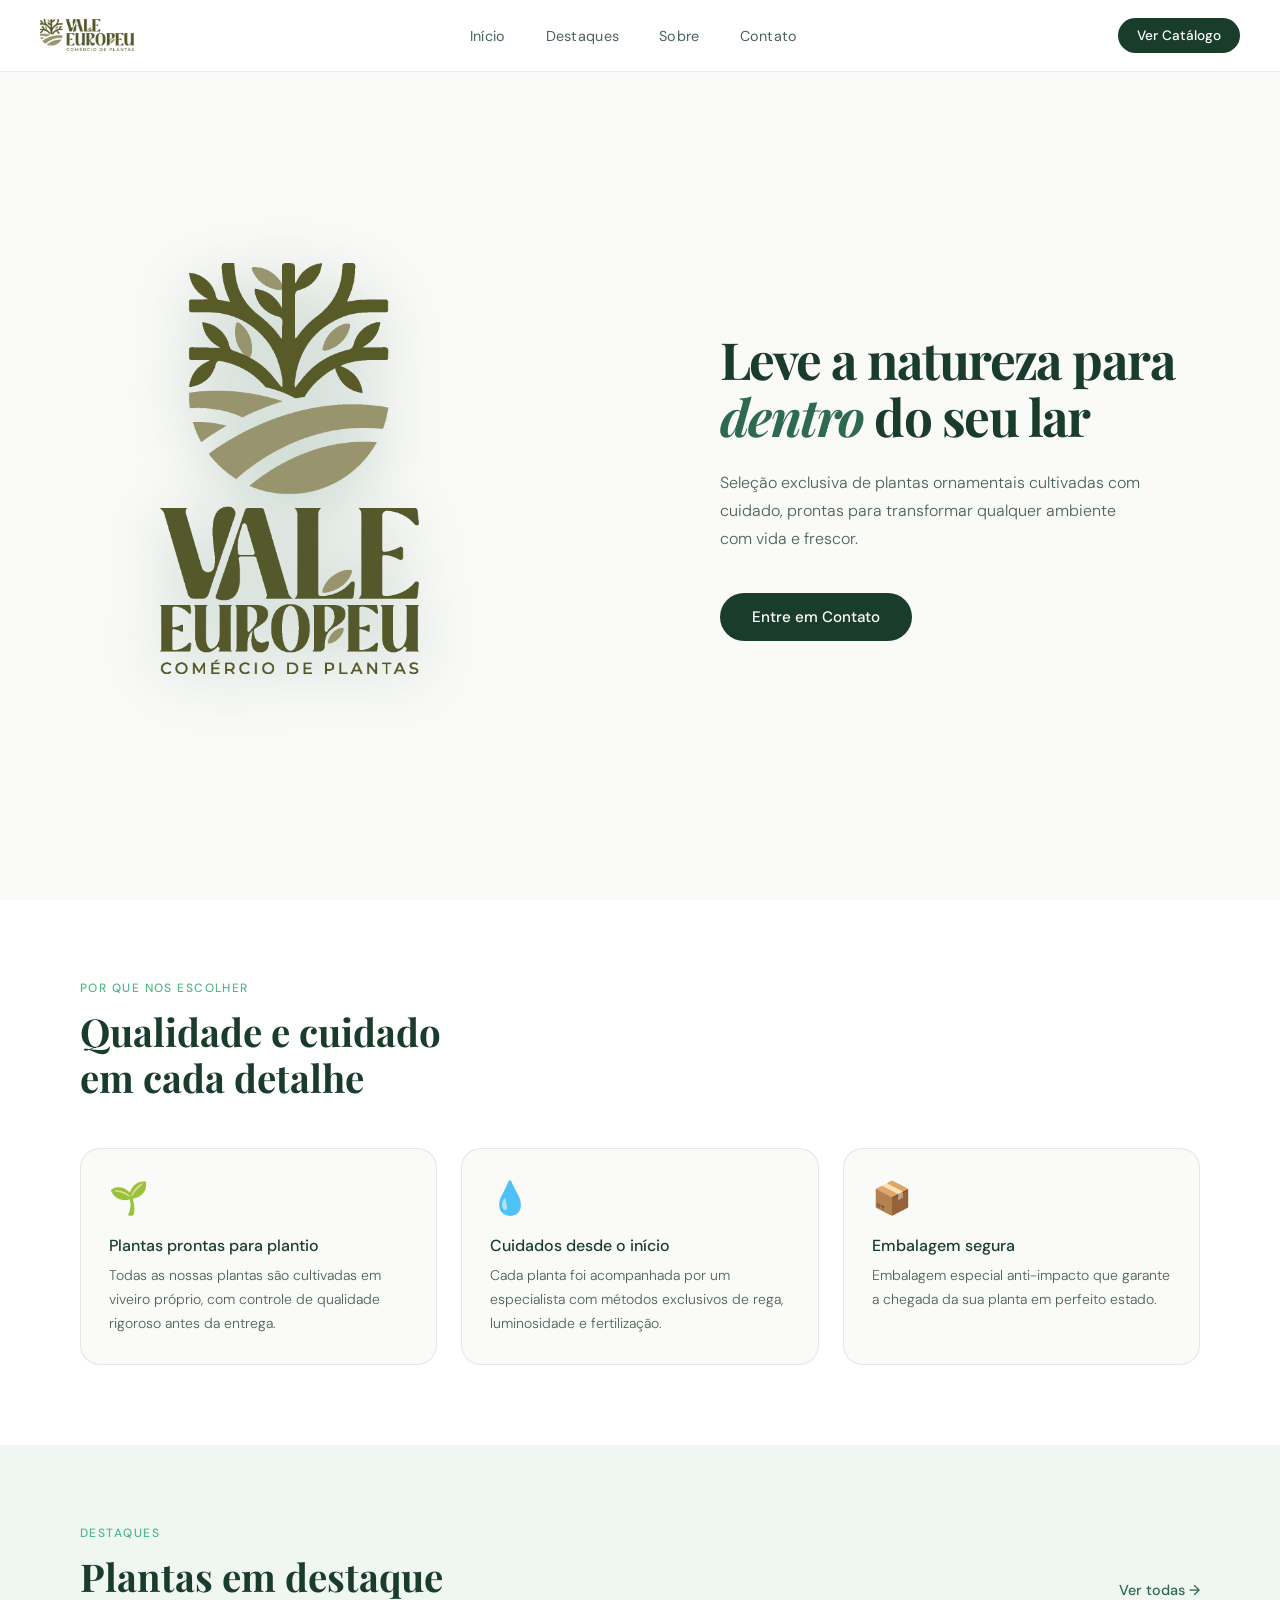
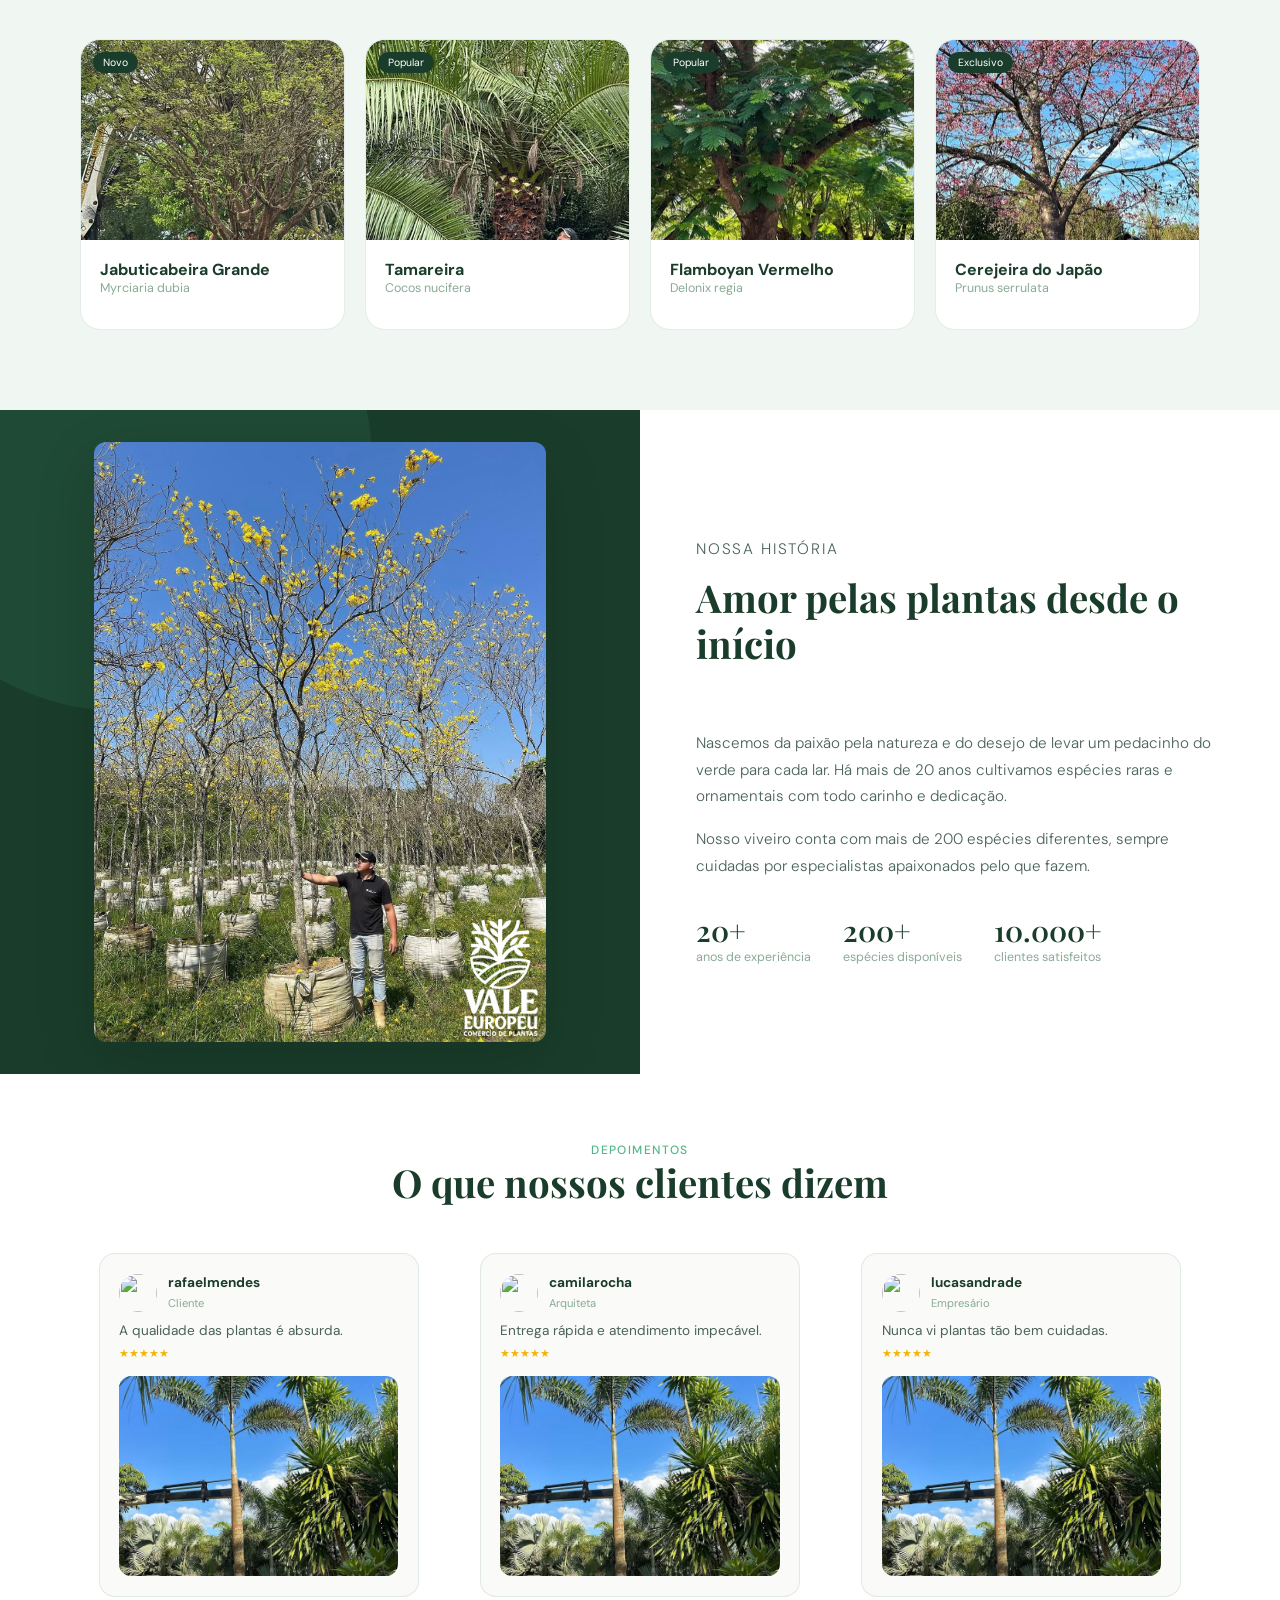
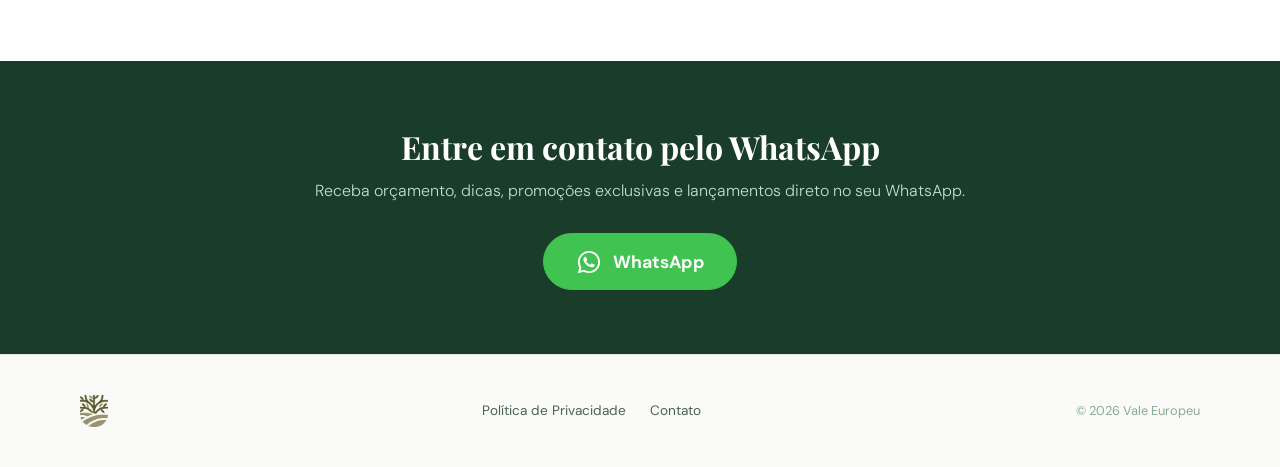
==== commit dbfbbb02: "FIX: Logo descentralizada e adição de novas imagens e correção do CSS" ====
--- a/index.html
+++ b/index.html
@@ -201,11 +201,11 @@
 .hero-plant-emoji {
   font-size: 7rem;
   filter: drop-shadow(0 12px 32px rgba(45,106,79,0.3));
-  animation: float 4s ease-in-out infinite;
+  animation: float 10s ease-in-out infinite;
 }
 
 .hero-plant-emoji img {
-  width: 50%;
+  width: 60%;
   height: 100%;
   object-fit: contain;
 }
@@ -220,39 +220,6 @@
   }
 }
 
-.hero-badge {
-  position: absolute;
-  bottom: 3rem;
-  left: 1rem;
-  background: var(--white);
-  border-radius: 16px;
-  padding: 0.85rem 1.1rem;
-  box-shadow: 0 8px 32px rgba(26,61,43,0.12);
-  display: flex;
-  align-items: center;
-  gap: 0.75rem;
-}
-
-.badge-icon {
-  font-size: 1.4rem;
-}
-
-.badge-text div:first-child {
-  font-size: 1rem;
-  font-weight: 600;
-  color: var(--green-dark);
-}
-
-.badge-text div:last-child {
-  font-size: 0.7rem;
-  color: var(--text-light);
-}
-
-.stat-label {
-  font-size: 0.65rem;
-  opacity: 0.7;
-  letter-spacing: 0.05em;
-}
 /* =====================
    FEATURES
 ===================== */
@@ -468,8 +435,8 @@
     min-height: auto;
   }
   .hero-left {
-    padding: 2.5rem 1.5rem 1.5rem 1.5rem;
-    order: 1;
+    order: 2; /* texto DEPOIS */
+    padding: 1rem 1.5rem 2.5rem;
     text-align: center;
     align-items: center;
   }
@@ -479,19 +446,22 @@
   .hero-actions { justify-content: center; }
 
   .hero-right {
-    order: 2;
-    padding: 1.5rem 1.5rem 2.5rem;
-    min-height: 280px;
+    order: 1; /* imagem PRIMEIRO */
+    padding: 2rem 1.5rem 1rem;
+    min-height: auto;
   }
   .hero-img-wrap {
     max-width: 240px;
     aspect-ratio: 1/1;
   }
-  .hero-plant-emoji { font-size: 4.5rem; }
-  .hero-badge {
-    bottom: 1rem; left: 0.5rem;
-    padding: 0.6rem 0.8rem;
-  }
+  .hero-plant-emoji {
+  display: flex;
+  justify-content: center;
+  align-items: center;
+  width: 100%;
+  height: 100%;
+}
+
   .badge-icon { font-size: 1.1rem; }
   .badge-text div:first-child { font-size: 0.85rem; }
   .badge-text div:last-child { font-size: 0.65rem; }
@@ -528,8 +498,8 @@
 
   /* ABOUT */
   .about { grid-template-columns: 1fr; }
-  .about-visual { padding: 2rem 1.5rem; min-height: 260px; }
-  .about-visual img { height: 260px; }
+  .about-visual { padding: 2rem 1.5rem; min-height: 400px; }
+  .about-visual img { height: 400px; }
   .about-text { padding: 2.5rem 1.5rem; }
   .about-stats { gap: 1.25rem; }
   .about-stat .num { font-size: 1.5rem; }
@@ -589,12 +559,6 @@
     <div class="hero-img-wrap">
       <div class="hero-plant-emoji"><img src="Imagens/LOGO VERTICAL.png" alt="Icon Flutuante"></div>
     </div>
-    <div class="hero-badge">
-      <div class="badge-icon">🚚</div>
-      <div class="badge-text">
-        <div>Entrega rápida</div>
-        <div>Para todo o Brasil</div>
-      </div>
     </div>
   </div>
 </section>
@@ -633,31 +597,31 @@
   </div>
   <div class="plants-grid">
     <div class="plant-card reveal">
-      <div class="plant-img"><img src="Imagens/WhatsApp Image 2026-04-29 at 14.34.29 (1).jpeg" alt="Pothos Dourado"><span class="plant-badge">Novo</span></div>
+      <div class="plant-img"><img src="Imagens/Captura de tela 2026-05-08 143926.png" alt="Jabuticabeira Grande"><span class="plant-badge">Novo</span></div>
       <div class="plant-info">
-        <h4>Pothos Dourado</h4>
-        <div class="plant-sub">Epipremnum aureum</div>
+        <h4>Jabuticabeira Grande</h4>
+        <div class="plant-sub">Myrciaria dubia</div>
       </div>
     </div>
     <div class="plant-card reveal">
-      <div class="plant-img"><img src="Imagens/Captura de tela 2026-05-05 085920.png" alt="Cacto São Pedro"><span class="plant-badge">Popular</span></div>
+      <div class="plant-img"><img src="Imagens/Captura de tela 2026-05-08 144036.png" alt="Tamareira"><span class="plant-badge">Popular</span></div>
       <div class="plant-info">
-        <h4>Cacto São Pedro</h4>
-        <div class="plant-sub">Echinopsis pachanoi</div>
+        <h4>Tamareira</h4>
+        <div class="plant-sub">Cocos nucifera</div>
       </div>
     </div>
     <div class="plant-card reveal">
-      <div class="plant-img"><img src="Imagens/Captura de tela 2026-05-05 090021.png" alt="Orquídea Phalaenopsis"><span class="plant-badge">Oferta</span></div>
+      <div class="plant-img"><img src="Imagens/Captura de tela 2026-05-08 144201.png" alt="Flamboyan Vermelho"><span class="plant-badge">Popular</span></div>
       <div class="plant-info">
-        <h4>Orquídea Phalaenopsis</h4>
-        <div class="plant-sub">Phalaenopsis sp.</div>
+        <h4>Flamboyan Vermelho</h4>
+        <div class="plant-sub">Delonix regia</div>
       </div>
     </div>
     <div class="plant-card reveal">
-      <div class="plant-img"><img src="Imagens/Captura de tela 2026-05-05 091441.png" alt="Costela de Adão"><span class="plant-badge">Oferta</span></div>
+      <div class="plant-img"><img src="Imagens/Captura de tela 2026-05-08 144958.png" alt="Cerejeira do Japão"><span class="plant-badge">Exclusivo</span></div>
       <div class="plant-info">
-        <h4>Costela de Adão</h4>
-        <div class="plant-sub">Monstera deliciosa</div>
+        <h4>Cerejeira do Japão</h4>
+        <div class="plant-sub">Prunus serrulata</div>
       </div>
     </div>
   </div>
@@ -666,7 +630,7 @@
 <!-- ABOUT -->
 <section class="about" id="about">
   <div class="about-visual">
-    <img src="Imagens/WhatsApp Image 2026-04-29 at 14.34.29.jpeg" alt="Nossa história">
+    <img src="Imagens/imgsobr.png" alt="Nossa história">
   </div>
   <div class="about-text">
     <p class="section-tag reveal">Nossa história</p>
